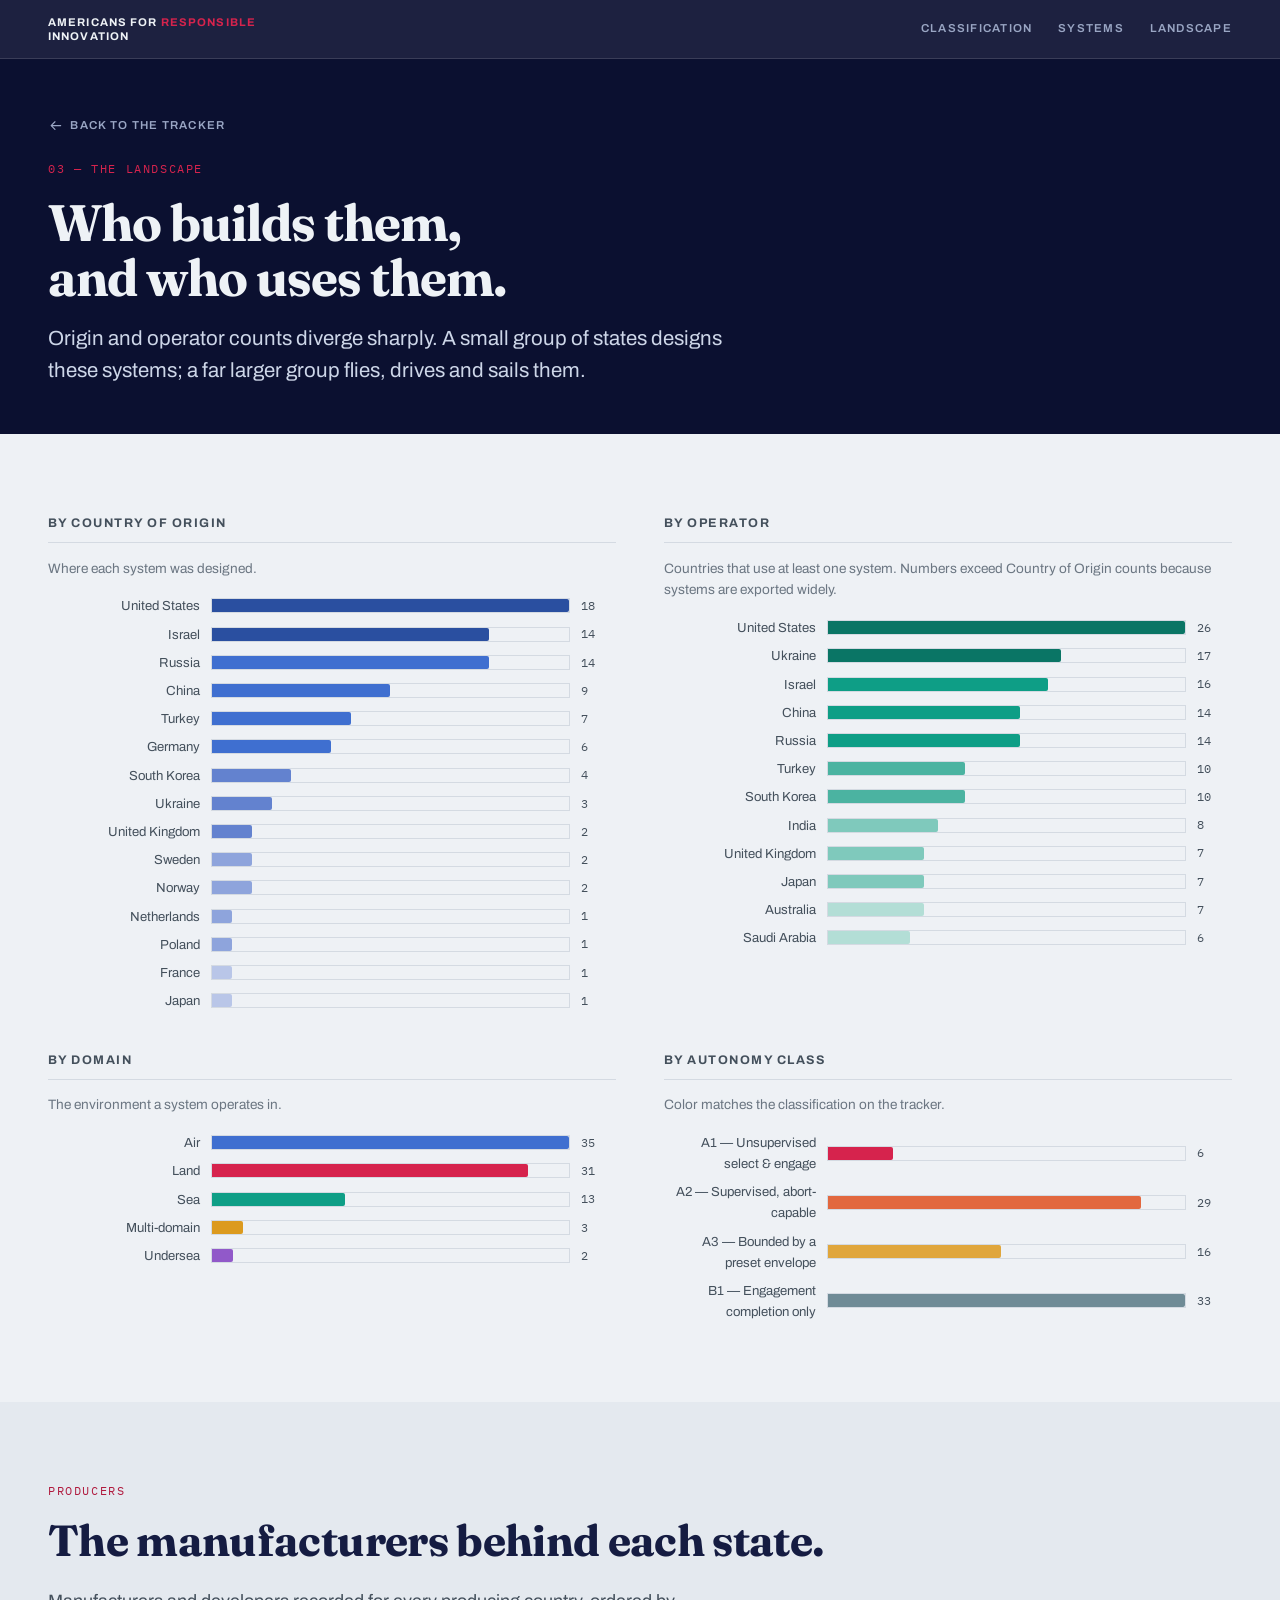
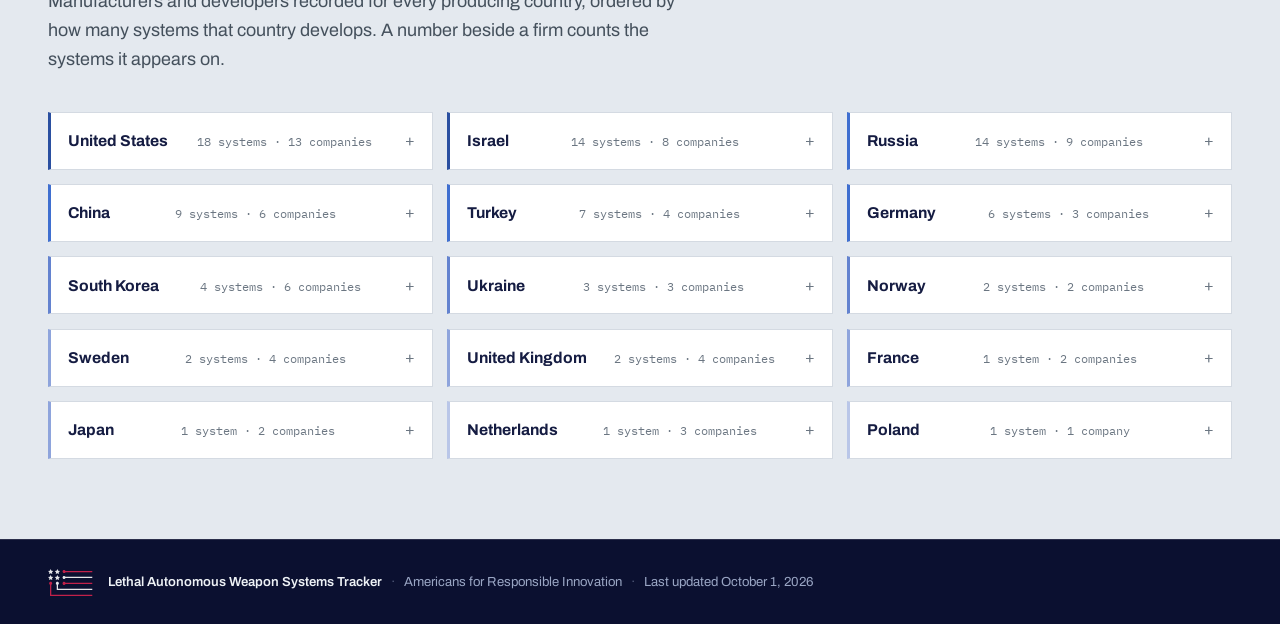
==== landscape.html @ 1376ead0 "Correct the Harpy and Harpy NG photos from ML's Drive folder The regular Harpy card showed a render " ====
<!doctype html>
<html lang="en">
<head>
<meta charset="utf-8">
<meta name="viewport" content="width=device-width, initial-scale=1">
<title>The Landscape — Lethal Autonomous Weapon Systems Tracker</title>
<meta name="description" content="Deployed lethal autonomous weapon systems broken down by country of origin, operator, domain and autonomy class, with the manufacturers behind each producing state.">
<!-- Social share: the card is rendered from tools/social-card.html by tools/build_social.js -->
<meta property="og:type" content="website">
<meta property="og:site_name" content="Lethal Autonomous Weapon Systems Tracker">
<meta property="og:title" content="The Landscape — Lethal Autonomous Weapon Systems Tracker">
<meta property="og:description" content="Deployed lethal autonomous weapon systems broken down by country of origin, operator, domain and autonomy class, with the manufacturers behind each producing state.">
<meta property="og:url" content="https://qar1us.github.io/LAWS-microsite/landscape.html">
<meta property="og:image" content="https://qar1us.github.io/LAWS-microsite/img/social-card.png">
<meta property="og:image:width" content="1200">
<meta property="og:image:height" content="630">
<meta property="og:image:alt" content="The Machines Are Already Choosing Targets — Lethal Autonomous Weapon Systems Tracker, Americans for Responsible Innovation">
<meta name="twitter:card" content="summary_large_image">
<link rel="preconnect" href="https://fonts.googleapis.com">
<link rel="preconnect" href="https://fonts.gstatic.com" crossorigin>
<link href="https://fonts.googleapis.com/css2?family=Fraunces:opsz,wght@9..144,600;9..144,700&family=Archivo:wght@400;500;600;700&family=IBM+Plex+Mono:wght@400;500&display=swap" rel="stylesheet">
<link rel="stylesheet" href="styles.css?v=202610011424">
</head>
<body>

<svg class="svg-defs" aria-hidden="true" focusable="false">
  <defs>
    <symbol id="i-arrow" viewBox="0 0 24 24">
      <path d="M4 12h15M13 6l6 6-6 6" fill="none" stroke="currentColor" stroke-width="1.9" stroke-linecap="round" stroke-linejoin="round"/>
    </symbol>
  </defs>
</svg>

<a class="skip-link" href="#origin">Skip to the breakdowns</a>

<header class="topbar">
  <div class="container topbar-inner">
    <a class="org" href="https://ari.us" target="_blank" rel="noopener">
      Americans for <em>Responsible</em> Innovation
    </a>
    <nav class="topnav" aria-label="Primary">
      <a href="index.html#classification">Classification</a>
      <a href="systems.html">Systems</a>
      <a href="landscape.html" aria-current="page">Landscape</a>
    </nav>
  </div>
</header>

<section class="page-head">
  <div class="container">
    <a class="back-link" href="index.html">
      <svg class="ico" aria-hidden="true"><use href="#i-arrow"/></svg> Back to the tracker
    </a>
    <p class="kicker">03 — The landscape</p>
    <h1>Who builds them,<br>and who uses them.</h1>
    <p class="standfirst">
      Origin and operator counts diverge sharply. A small group of states designs these
      systems; a far larger group flies, drives and sails them.
    </p>
  </div>
</section>

<section id="origin" class="band">
  <div class="container">
    <div class="two-col">
      <div>
        <h3 class="h-sub">By country of origin</h3>
        <p class="sub-note">Where each system was designed.</p>
        <div class="bars" id="bars-origin"></div>
      </div>
      <div>
        <h3 class="h-sub">By operator</h3>
        <p class="sub-note">Countries that use at least one system. Numbers exceed Country of
          Origin counts because systems are exported widely.</p>
        <div class="bars" id="bars-operator"></div>
      </div>
    </div>
    <div class="two-col two-col-b">
      <div>
        <h3 class="h-sub">By domain</h3>
        <p class="sub-note">The environment a system operates in.</p>
        <div class="bars" id="bars-domain"></div>
      </div>
      <div>
        <h3 class="h-sub">By autonomy class</h3>
        <p class="sub-note">Color matches the classification on the tracker.</p>
        <div class="bars" id="bars-tier"></div>
      </div>
    </div>
  </div>
</section>

<section class="band band-alt">
  <div class="container">
    <p class="kicker">Producers</p>
    <h2 class="h-display">The manufacturers behind each state.</h2>
    <p class="lede measure">
      Manufacturers and developers recorded for every producing country, ordered by how many
      systems that country develops. A number beside a firm counts the systems it appears on.
    </p>
    <div class="makers" id="makers"></div>
  </div>
</section>

<footer class="site-footer">
  <div class="container foot-inner">
    <a class="foot-mark" href="https://ari.us" target="_blank" rel="noopener" aria-label="Americans for Responsible Innovation">
      <img src="img/ari-mark.svg" alt="" width="46" height="27">
    </a>
    <p class="foot-line">
      <strong>Lethal Autonomous Weapon Systems Tracker</strong><span class="sep" aria-hidden="true">·</span><span class="org-name">Americans for Responsible Innovation</span><span class="sep" aria-hidden="true">·</span>Last updated <time class="updated" datetime="2026-10-01">October 1, 2026</time>
    </p>
  </div>
</footer>

<script src="script.js?v=202610011424"></script>
</body>
</html>
---- styles.css ----
/* ============================================================
   LAWS Tracker — Lethal Autonomous Weapon Systems
   Brand: ARI. Deep navy + cool paper, crimson signal (#D6234D / #151C42).
   Display serif (Fraunces) · Archivo UI · IBM Plex Mono for data.

   The tracker itself runs dark: it is an instrument, not an essay.
   Photographs are duotoned to navy so that 155 images drawn from ~80
   different sources read as one system rather than a scrapbook.
   ============================================================ */

:root {
  --paper:      #eef1f5;
  --paper-2:    #e4e9ef;
  --ink:        #151c42;
  --ink-2:      #44505c;
  --ink-3:      #6b7682;
  --rule:       #d4dae2;
  --signal:     #d6234d;
  --signal-2:   #b01a3e;
  --slate:      #6f8b96;

  --dark:       #0b1030;
  --dark-2:     #131a44;
  --dark-3:     #1c2557;
  --dark-rule:  rgba(255,255,255,0.13);
  --dark-text:  #eef2f6;
  --dark-mute:  #9aa6c4;

  /* autonomy classes: intensity tracks how far the human recedes */
  --a1: #d6234d;   /* unsupervised */
  --a2: #e2683f;   /* supervised, abort-capable */
  --a3: #e0a63c;   /* bounded envelope */
  --b1: #6f8b96;   /* engagement completion only */

  /* Categorical series colors — validated (light surface): lightness band, chroma
     floor, CVD separation and normal-vision floor all pass. Amber sits under 3:1
     against paper, which is why every bar carries a visible numeric label. */
  --cat-1: #3f6fd0;  --cat-2: #d6234d;  --cat-3: #0e9e86;
  --cat-4: #dc9a1e;  --cat-5: #9159c9;

  /* Sequential ramps for ranked magnitude (one hue, light -> dark). */
  --seq-1: #b9c6e8;  --seq-2: #8ea4dc;  --seq-3: #6382cf;  --seq-4: #3f6fd0;  --seq-5: #2a4fa0;
  --tseq-1: #b3ded6; --tseq-2: #7fc9bc; --tseq-3: #4bb3a1; --tseq-4: #0e9e86; --tseq-5: #0a7565;

  --ui: "Archivo", "Helvetica Neue", Arial, sans-serif;
  --display: "Fraunces", Georgia, "Times New Roman", serif;
  --mono: "IBM Plex Mono", ui-monospace, SFMono-Regular, Menlo, monospace;

  --container: 78rem;
  --measure: 40rem;
}

* { box-sizing: border-box; margin: 0; padding: 0; }
html { -webkit-text-size-adjust: 100%; scroll-behavior: smooth; }
section[id] { scroll-margin-top: 70px; }

body {
  font-family: var(--ui);
  font-size: 1rem;
  line-height: 1.6;
  color: var(--ink);
  background: var(--paper);
  -webkit-font-smoothing: antialiased;
  text-rendering: optimizeLegibility;
}

.svg-defs { position: absolute; width: 0; height: 0; overflow: hidden; }
a { color: inherit; }
::selection { background: var(--signal); color: #fff; }

.skip-link { position: absolute; left: -9999px; }
.skip-link:focus {
  left: 1rem; top: 0.5rem; z-index: 300;
  background: var(--ink); color: #fff; padding: 0.6rem 0.9rem; border-radius: 3px;
}

.container { max-width: var(--container); margin: 0 auto; padding: 0 2rem; }
.measure { max-width: var(--measure); }

.ico { width: 1em; height: 1em; display: inline-block; vertical-align: -0.13em; flex: none; }

:focus-visible { outline: 2px solid var(--signal); outline-offset: 2px; }

/* ---------- topbar ---------- */
.topbar {
  position: sticky; top: 0; z-index: 100;
  background: rgba(11,16,48,0.92);
  backdrop-filter: blur(10px);
  border-bottom: 1px solid var(--dark-rule);
}
.topbar-inner {
  display: flex; align-items: center; justify-content: space-between;
  height: 58px; gap: 1.5rem;
}
.org {
  font-size: 0.7rem; font-weight: 700; letter-spacing: 0.1em;
  text-transform: uppercase; color: var(--dark-text); text-decoration: none;
  line-height: 1.25; max-width: 15rem;
}
.org em { color: var(--signal); font-style: normal; }
.topnav { display: flex; gap: 1.6rem; }
.topnav a {
  font-size: 0.72rem; font-weight: 600; letter-spacing: 0.11em;
  text-transform: uppercase; color: var(--dark-mute); text-decoration: none;
  padding: 0.3rem 0; border-bottom: 2px solid transparent;
}
.topnav a:hover { color: #fff; border-bottom-color: var(--signal); }

/* ---------- hero ---------- */
.hero { position: relative; background: var(--dark); color: var(--dark-text); overflow: hidden; }
.hero-bg { position: absolute; inset: 0; }
.hero-bg::before {
  content: ""; position: absolute; inset: 0;
  background-image:
    repeating-linear-gradient(0deg, rgba(214,35,77,0.07) 0 1px, transparent 1px 34px),
    repeating-linear-gradient(90deg, rgba(214,35,77,0.07) 0 1px, transparent 1px 34px),
    radial-gradient(90% 130% at 86% 0%, rgba(214,35,77,0.28), transparent 58%);
}
.hero-inner { position: relative; padding: 5.5rem 2rem 3.5rem; }
.eyebrow {
  font-size: 0.7rem; font-weight: 700; letter-spacing: 0.16em;
  text-transform: uppercase; color: var(--signal); margin-bottom: 1.4rem;
}
.hero h1 {
  font-family: var(--display); font-weight: 700; font-size: clamp(2.6rem, 6.5vw, 5rem);
  line-height: 1.02; letter-spacing: -0.02em; margin-bottom: 1.6rem;
}
.standfirst {
  font-size: clamp(1.05rem, 1.6vw, 1.3rem); line-height: 1.55;
  max-width: 46rem; color: #cdd6e8;
}
.standfirst strong { color: #fff; font-weight: 700; }

.statbar {
  display: grid; grid-template-columns: repeat(3, 1fr); gap: 1px;
  margin-top: 3.2rem; background: var(--dark-rule);
  border: 1px solid var(--dark-rule);
}
.stat { background: var(--dark); padding: 1.4rem 1.2rem; }
.stat-n {
  display: block; font-family: var(--display); font-weight: 700;
  font-size: clamp(2rem, 4vw, 3.1rem); line-height: 1; color: #fff;
  font-variant-numeric: tabular-nums;
}
.stat-l {
  display: block; margin-top: 0.6rem; font-size: 0.7rem; font-weight: 600;
  letter-spacing: 0.09em; text-transform: uppercase; color: var(--dark-mute); line-height: 1.35;
}

/* ---------- bands ---------- */
.band { padding: 5rem 0; }
.band-alt { background: var(--paper-2); }
.kicker {
  font-family: var(--mono); font-size: 0.72rem; letter-spacing: 0.14em;
  text-transform: uppercase; color: var(--signal-2); margin-bottom: 1rem;
}
.h-display {
  font-family: var(--display); font-weight: 700;
  font-size: clamp(1.8rem, 3.4vw, 2.9rem); line-height: 1.12;
  letter-spacing: -0.015em; margin-bottom: 1.4rem;
}
.h-sub {
  font-family: var(--ui); font-size: 0.78rem; font-weight: 700;
  letter-spacing: 0.12em; text-transform: uppercase; color: var(--ink-2);
  margin: 2rem 0 0.9rem; padding-bottom: 0.5rem; border-bottom: 1px solid var(--rule);
}
.h-sub:first-child { margin-top: 0; }
.lede { font-size: 1.12rem; color: var(--ink-2); margin-bottom: 2.4rem; }
.lede em { font-style: italic; color: var(--ink); }
.sub-note { font-size: 0.85rem; color: var(--ink-3); margin-bottom: 1rem; }
.note {
  margin-top: 2rem; padding: 1.1rem 1.3rem; background: #fff;
  border-left: 3px solid var(--signal); font-size: 0.92rem; color: var(--ink-2);
}
.note .ico { color: var(--signal); margin-right: 0.4rem; }

/* ---------- tier cards ---------- */
.tiers { display: grid; grid-template-columns: repeat(4, 1fr); gap: 1rem; }
.tier {
  background: #fff; border: 1px solid var(--rule); border-top: 4px solid var(--tc);
  padding: 1.3rem 1.2rem 1.4rem;
}
.tier-code {
  font-family: var(--mono); font-size: 1.5rem; font-weight: 500; color: var(--tc); line-height: 1;
}
.tier-n {
  float: right; font-family: var(--display); font-size: 1.9rem; font-weight: 700;
  line-height: 1; color: var(--ink); font-variant-numeric: tabular-nums;
}
.tier-name {
  margin: 0.7rem 0 0.5rem; font-size: 0.92rem; font-weight: 700; line-height: 1.3;
}
.tier-desc { font-size: 0.84rem; color: var(--ink-2); line-height: 1.5; }

/* ---------- explorer (dark instrument) ---------- */
.explorer { background: var(--dark); color: var(--dark-text); padding: 5rem 0; }
.explorer .kicker { color: var(--signal); }
.explorer .h-display { color: #fff; margin-bottom: 2rem; }

.controls { margin-bottom: 2rem; }
.search { position: relative; margin-bottom: 1.2rem; max-width: 34rem; }
.search .ico {
  position: absolute; left: 0.9rem; top: 50%; transform: translateY(-50%);
  color: var(--dark-mute); width: 1.05rem; height: 1.05rem;
}
.search input {
  width: 100%; font-family: var(--ui); font-size: 0.95rem; color: #fff;
  background: var(--dark-2); border: 1px solid var(--dark-rule); border-radius: 3px;
  padding: 0.75rem 0.9rem 0.75rem 2.6rem;
}
.search input::placeholder { color: var(--dark-mute); }
.search input:focus { border-color: var(--signal); outline: none; }

/* One group per row: a bold title in its own column, chips wrapping beside it, so
   the titles read as headings rather than blending into the chips. */
.filters { display: grid; gap: 0.75rem; }
.fgroup { display: grid; grid-template-columns: 7.5rem 1fr; align-items: start; gap: 0.5rem 1rem; }
.fgroup > .flabel {
  font-family: var(--ui); font-size: 0.74rem; font-weight: 700; letter-spacing: 0.12em;
  text-transform: uppercase; color: #fff; padding-top: 0.42rem;
  border-left: 2px solid var(--signal); padding-left: 0.6rem; line-height: 1.2;
}
.fchips { display: flex; flex-wrap: wrap; gap: 0.45rem; }
@media (max-width: 40rem) {
  .fgroup { grid-template-columns: 1fr; gap: 0.45rem; }
  .fgroup > .flabel { padding-top: 0; }
}
.chip {
  font-family: var(--ui); font-size: 0.76rem; font-weight: 600;
  color: var(--dark-mute); background: transparent;
  border: 1px solid var(--dark-rule); border-radius: 100px;
  padding: 0.3rem 0.75rem; cursor: pointer; display: inline-flex; align-items: center; gap: 0.35rem;
}
.chip:hover { color: #fff; border-color: var(--dark-mute); }
.chip[aria-pressed="true"] { background: var(--signal); border-color: var(--signal); color: #fff; }
/* "View all" is the resting state, so its pressed look stays quiet. */
.chip-all[aria-pressed="true"] { background: transparent; border-color: rgba(255,255,255,0.7); color: #fff; }
.chip .ico { width: 0.95rem; height: 0.95rem; }

.resultline {
  display: flex; align-items: center; gap: 1rem; margin-top: 1.4rem;
  padding-top: 1rem; border-top: 1px solid var(--dark-rule);
  font-family: var(--mono); font-size: 0.75rem; color: var(--dark-mute);
}
.reset {
  font-family: var(--ui); font-size: 0.72rem; font-weight: 600; color: var(--signal);
  background: none; border: none; cursor: pointer; text-decoration: underline;
}

/* ---------- system grid ---------- */
.grid {
  display: grid; grid-template-columns: repeat(auto-fill, minmax(15.5rem, 1fr));
  gap: 1.1rem;
}
.card {
  position: relative; text-align: left; cursor: pointer;
  background: var(--dark-2); border: 1px solid var(--dark-rule); border-radius: 4px;
  overflow: hidden; padding: 0; color: inherit; font: inherit;
  transition: border-color 0.15s ease, transform 0.15s ease;
  /* A <button> centres its content vertically, so in a row of mixed-height cards the
     shorter ones pushed their photo down. Pin content to the top. */
  display: flex; flex-direction: column; justify-content: flex-start;
}
.card:hover { border-color: var(--signal); transform: translateY(-2px); }
.card:hover .card-img .ph { transform: scale(1.04); }

.card-img {
  display: block; position: relative; aspect-ratio: 16 / 10;
  overflow: hidden; background: var(--dark-3);
}
.card-img .ph {
  position: relative; display: block; width: 100%; height: 100%;
  object-fit: contain; object-position: center;
  filter: url(#duo); opacity: 0.94;
  transition: transform 0.5s cubic-bezier(0.22,0.61,0.36,1);
}
/* Every photo sits whole and centered; a blurred, duotoned copy of the same image
   fills the rest of the frame so nothing is cropped and no bars show. */
.ph-bg {
  position: absolute; inset: -25%; width: 150%; height: 150%;
  object-fit: cover; pointer-events: none;
  /* Heavy blur and darkening turn the copy into a color wash. At 16px it kept
     readable shapes, and tall photos such as SGR-A1 read as double vision. */
  filter: url(#duo) blur(42px) brightness(0.7); opacity: 0.5;
}
/* Gradient wash: ties every photo back to the palette and keeps the title legible.
   The class tint is kept light and confined to the top-left corner — pushed further
   it swamps the subject, and on these photos the subject is the point. */
.card-img::after {
  content: ""; position: absolute; inset: 0;
  background:
    linear-gradient(180deg, rgba(11,16,48,0) 42%, rgba(11,16,48,0.9) 100%),
    linear-gradient(125deg, var(--tint) 0%, rgba(11,16,48,0) 48%);
}
.card-img.is-empty {
  display: flex; align-items: center; justify-content: center;
  background-image:
    repeating-linear-gradient(0deg, rgba(255,255,255,0.05) 0 1px, transparent 1px 22px),
    repeating-linear-gradient(90deg, rgba(255,255,255,0.05) 0 1px, transparent 1px 22px);
}
.card-img.is-empty .ico { width: 2.2rem; height: 2.2rem; color: var(--dark-mute); opacity: 0.5; }
.card-img.is-empty::after { background: linear-gradient(115deg, var(--tint) 0%, rgba(11,16,48,0) 70%); }

.card-tier {
  position: absolute; left: 0.7rem; top: 0.7rem; z-index: 2;
  font-family: var(--mono); font-size: 0.68rem; font-weight: 500;
  background: var(--tc); color: #fff; padding: 0.15rem 0.45rem; border-radius: 2px;
}
.card-dom {
  position: absolute; right: 0.7rem; top: 0.7rem; z-index: 2;
  color: #fff; opacity: 0.85;
}
.card-dom .ico { width: 1.15rem; height: 1.15rem; }
.card-head { position: absolute; left: 0.85rem; right: 0.85rem; bottom: 0.7rem; z-index: 2; }
.card-name {
  display: block;
  font-size: 0.95rem; font-weight: 700; color: #fff; line-height: 1.25;
  text-shadow: 0 1px 8px rgba(11,16,48,0.85);
}
.card-id {
  display: block; margin-top: 0.2rem; line-height: 1.35;
  font-family: var(--mono); font-size: 0.7rem; color: rgba(255,255,255,0.85);
  text-shadow: 0 1px 6px rgba(11,16,48,0.85);
}
.card-body { display: block; padding: 0.85rem 0.9rem 0.95rem; }
.card-meta {
  display: flex; flex-wrap: wrap; gap: 0.3rem 0.5rem;
  font-size: 0.79rem; color: #b3bdd8;
}
.card-meta .sep { opacity: 0.4; }
.card-flags { display: flex; gap: 0.4rem; margin-top: 0.6rem; flex-wrap: wrap; }
.flag {
  display: inline-flex; align-items: center; gap: 0.28rem;
  font-family: var(--mono); font-size: 0.68rem; letter-spacing: 0.03em;
  padding: 0.16rem 0.45rem; border-radius: 2px;
  border: 1px solid var(--dark-rule); color: #aab4d0;
}
.flag.on { color: #ffd7de; border-color: rgba(214,35,77,0.6); background: rgba(214,35,77,0.15); }
.flag .ico { width: 0.8rem; height: 0.8rem; }

.empty { color: var(--dark-mute); font-family: var(--mono); font-size: 0.85rem; padding: 3rem 0; }

/* ---------- bars ---------- */
.bars { display: flex; flex-direction: column; gap: 0.45rem; }
.bar { display: grid; grid-template-columns: 9.5rem 1fr 2.2rem; align-items: center; gap: 0.7rem; }
.bar-l { font-size: 0.82rem; color: var(--ink-2); text-align: right; }
.bar-track {
  display: block; height: 15px; overflow: hidden;
  background: var(--paper); border: 1px solid var(--rule);
}
/* display:block matters — as an inline span the fill collapses to zero height */
.bar-fill {
  display: block; height: 100%; min-width: 2px;
  background: var(--bc, var(--ink));
  border-radius: 0 2px 2px 0;
}
.bar-n {
  font-family: var(--mono); font-size: 0.76rem; color: var(--ink-2);
  font-variant-numeric: tabular-nums;
}
/* entrance: fills scale out from the left, counts fade in behind them */
.bars--anim .bar-fill { transform: scaleX(0); transform-origin: left center; }
.bars--anim .bar-n { opacity: 0; }
.bars--anim.is-in .bar-fill {
  transform: scaleX(1);
  transition: transform 0.9s cubic-bezier(.2,.7,.2,1) calc(var(--i, 0) * 55ms);
}
.bars--anim.is-in .bar-n {
  opacity: 1;
  transition: opacity 0.4s ease calc(0.45s + var(--i, 0) * 55ms);
}
.bar:hover .bar-fill { filter: brightness(1.12); }
.bar:hover .bar-l { color: var(--ink); }
.two-col { display: grid; grid-template-columns: 1fr 1fr; gap: 2.5rem 3rem; }
.two-col-b { margin-top: 2.5rem; }

.limits { list-style: none; }
.limits li {
  padding: 0.7rem 0 0.7rem 1.1rem; border-bottom: 1px solid var(--rule);
  font-size: 0.92rem; color: var(--ink-2); position: relative;
}
.limits li::before {
  content: ""; position: absolute; left: 0; top: 1.15rem;
  width: 5px; height: 5px; background: var(--signal);
}
.limits strong { color: var(--ink); }

.excluded { margin-top: 3rem; }
.excl-grid { display: grid; grid-template-columns: repeat(auto-fill, minmax(17rem, 1fr)); gap: 0.8rem; }
.excl {
  background: #fff; border: 1px solid var(--rule); padding: 0.8rem 0.9rem; font-size: 0.84rem;
}
.excl b { display: block; font-size: 0.88rem; }
.excl .cat {
  font-family: var(--mono); font-size: 0.64rem; letter-spacing: 0.08em;
  text-transform: uppercase; color: var(--slate); margin: 0.2rem 0 0.4rem;
}
.excl p { color: var(--ink-2); line-height: 1.45; }

/* ---------- footer ---------- */
.site-footer {
  background: var(--dark); color: var(--dark-mute); padding: 1.8rem 0; font-size: 0.82rem;
  border-top: 1px solid var(--dark-rule);
}
.foot-inner { display: flex; align-items: center; gap: 0.9rem; }
.foot-mark { display: block; flex: none; line-height: 0; opacity: 0.9; transition: opacity 0.2s ease; }
.foot-mark:hover { opacity: 1; }
.foot-mark img { width: 46px; height: auto; display: block; }
.foot-line { line-height: 1.5; }
.foot-line strong { color: var(--dark-text); font-weight: 600; }
.foot-line .sep { margin: 0 0.55rem; opacity: 0.5; }
@media (max-width: 40rem) {
  .foot-inner { align-items: flex-start; }
  .foot-line .sep { display: none; }
  .foot-line strong, .foot-line .org-name { display: block; }
}

/* ---------- drawer ---------- */
.drawer { position: fixed; inset: 0; z-index: 200; }
.drawer-scrim { position: absolute; inset: 0; background: rgba(6,9,26,0.72); backdrop-filter: blur(3px); }
.drawer-panel {
  position: absolute; top: 0; right: 0; bottom: 0; width: min(46rem, 100%);
  background: var(--paper); overflow-y: auto;
  box-shadow: -20px 0 60px rgba(6,9,26,0.4);
  animation: slidein 0.22s cubic-bezier(0.22,0.61,0.36,1);
}
@keyframes slidein { from { transform: translateX(100%); } to { transform: none; } }
.drawer-close {
  position: absolute; right: 1rem; top: 1rem; z-index: 3;
  width: 2.2rem; height: 2.2rem; border-radius: 50%;
  background: rgba(11,16,48,0.55); color: #fff; border: none; cursor: pointer;
  display: grid; place-items: center;
}
.drawer-close:hover { background: var(--signal); }

.d-hero { position: relative; aspect-ratio: 21 / 9; overflow: hidden; background: var(--dark-2); }
.d-hero .ph {
  position: relative; display: block; width: 100%; height: 100%;
  object-fit: contain; object-position: center; filter: url(#duo); opacity: 0.9;
}
.d-hero::after {
  content: ""; position: absolute; inset: 0;
  background:
    linear-gradient(180deg, rgba(11,16,48,0.15) 40%, rgba(11,16,48,0.92) 100%),
    linear-gradient(115deg, var(--tint) 0%, rgba(11,16,48,0) 60%);
}
.d-hero.is-empty {
  background-image:
    repeating-linear-gradient(0deg, rgba(255,255,255,0.05) 0 1px, transparent 1px 26px),
    repeating-linear-gradient(90deg, rgba(255,255,255,0.05) 0 1px, transparent 1px 26px);
}
.d-head { position: absolute; left: 1.6rem; right: 1.6rem; bottom: 1.1rem; z-index: 2; color: #fff; }
.d-head h2 {
  font-family: var(--display); font-weight: 700; font-size: clamp(1.5rem, 3.4vw, 2.1rem);
  line-height: 1.1; letter-spacing: -0.01em;
}
.d-id { font-family: var(--mono); font-size: 0.74rem; color: rgba(255,255,255,0.8); margin-top: 0.3rem; }
.d-badges { position: absolute; left: 1.6rem; top: 1.2rem; z-index: 2; display: flex; gap: 0.4rem; }
.d-badge {
  font-family: var(--mono); font-size: 0.7rem; color: #fff;
  background: var(--tc); padding: 0.2rem 0.5rem; border-radius: 2px;
}
.d-badge.alt { background: rgba(11,16,48,0.7); }

.d-body { padding: 1.6rem; }
.d-tier {
  padding: 0.9rem 1rem; background: #fff; border-left: 3px solid var(--tc);
  font-size: 0.9rem; color: var(--ink-2); margin-bottom: 1.6rem;
}
.d-tier b { color: var(--ink); }

.dl { display: grid; grid-template-columns: 10rem 1fr; gap: 0.55rem 1rem; font-size: 0.9rem; }
.dl dt {
  font-family: var(--mono); font-size: 0.68rem; letter-spacing: 0.08em;
  text-transform: uppercase; color: var(--ink-3); padding-top: 0.15rem;
}
.dl dd { color: var(--ink-2); }

.pills { display: flex; flex-wrap: wrap; gap: 0.35rem; }
.pill {
  font-size: 0.74rem; font-weight: 600; background: var(--paper-2);
  border: 1px solid var(--rule); border-radius: 100px; padding: 0.15rem 0.6rem; color: var(--ink-2);
}

/* autonomy function matrix */
.fmatrix { display: flex; flex-direction: column; gap: 2px; }
.frow { display: grid; grid-template-columns: 13rem 1fr; align-items: center; gap: 0.7rem; }
.frow-l { font-size: 0.78rem; color: var(--ink-2); text-align: right; }
.frow-v {
  font-family: var(--mono); font-size: 0.66rem; letter-spacing: 0.04em;
  padding: 0.22rem 0.5rem; color: #fff; border-radius: 2px;
}
.lv-auto  { background: var(--a1); }
.lv-on    { background: var(--a2); }
.lv-in    { background: var(--slate); }
.lv-none  { background: var(--paper-2); color: var(--ink-3); }
.lv-unk   { background: repeating-linear-gradient(45deg,#c8cdd6 0 4px,#d8dce3 4px 8px); color: var(--ink-2); }

.gallery { display: grid; grid-template-columns: repeat(auto-fill, minmax(9rem, 1fr)); gap: 0.6rem; }
.gitem { position: relative; }
.gframe {
  position: relative; display: block; width: 100%; aspect-ratio: 4/3; overflow: hidden; padding: 0;
  border: 1px solid var(--rule); background: var(--dark-2); cursor: zoom-in;
}
.gframe:hover { border-color: var(--signal); }
.gframe .ph-bg { filter: blur(30px) brightness(0.75); opacity: 0.5; }   /* gallery photos stay in color */
.gframe .ph { position: relative; display: block; width: 100%; height: 100%; object-fit: contain; object-position: center; }
.gcred {
  display: block; margin-top: 0.3rem; font-family: var(--mono);
  font-size: 0.62rem; color: var(--ink-3); word-break: break-word;
}
.gcred a { color: var(--slate); }


/* ---------- responsive ---------- */
@media (max-width: 62rem) {
  .tiers { grid-template-columns: repeat(2, 1fr); }
  .two-col { grid-template-columns: 1fr; }
  .dl { grid-template-columns: 8rem 1fr; }
  .frow { grid-template-columns: 9rem 1fr; }
}
@media (max-width: 40rem) {
  .container { padding: 0 1.2rem; }
  .hero-inner { padding: 3.5rem 1.2rem 2.5rem; }
  /* keep navigation on phones, just tighter */
  .topbar-inner { gap: 0.8rem; }
  .org { font-size: 0.62rem; max-width: 9.5rem; }
  .topnav { gap: 0.9rem; }
  .topnav a { font-size: 0.62rem; letter-spacing: 0.08em; }
  .statbar { grid-template-columns: 1fr; }
  .tiers { grid-template-columns: 1fr; }
  .band, .explorer { padding: 3.5rem 0; }
  .grid { grid-template-columns: 1fr 1fr; gap: 0.7rem; }
  .bar { grid-template-columns: 7rem 1fr 2rem; }
  .dl { grid-template-columns: 1fr; gap: 0.15rem 0; }
  .dl dd { margin-bottom: 0.6rem; }
  .frow { grid-template-columns: 1fr; gap: 0.15rem; }
  .frow-l { text-align: left; }
  .frow-v { justify-self: start; }
  .drawer-panel { width: 100%; }
}

@media (prefers-reduced-motion: reduce) {
  * { animation-duration: 0.01ms !important; transition-duration: 0.01ms !important; }
  html { scroll-behavior: auto; }
}

/* ---------- B1 hover note ---------- */
.tip { position: relative; display: inline-block; margin-left: 0.4rem; }
.tip-btn {
  background: none; border: none; padding: 0; cursor: help; line-height: 1;
  color: var(--ink-3); vertical-align: 0.05em;
}
.tip-btn .ico { width: 1rem; height: 1rem; }
.tip-btn:hover, .tip:focus-within .tip-btn { color: var(--tc); }
.tip-pop {
  position: absolute; left: 50%; bottom: calc(100% + 0.6rem);
  transform: translateX(-50%) translateY(4px);
  width: min(22rem, 68vw); z-index: 60;
  background: var(--ink); color: #e8ecf6;
  font-family: var(--ui); font-size: 0.82rem; font-weight: 400;
  line-height: 1.5; letter-spacing: 0; text-transform: none;
  padding: 0.8rem 0.95rem; border-radius: 4px;
  box-shadow: 0 12px 32px rgba(11,16,48,0.32);
  opacity: 0; visibility: hidden; pointer-events: none;
  transition: opacity 0.15s ease, transform 0.15s ease;
}
.tip-pop::after {
  content: ""; position: absolute; left: 50%; top: 100%;
  margin-left: -6px; border: 6px solid transparent; border-top-color: var(--ink);
}
.tip:hover .tip-pop, .tip:focus-within .tip-pop {
  opacity: 1; visibility: visible; transform: translateX(-50%) translateY(0);
}

/* ---------- landscape call-to-action ---------- */
.landscape-cta .lede { margin-bottom: 1.8rem; }
.cta {
  display: inline-flex; align-items: center; gap: 0.5rem;
  font-size: 0.82rem; font-weight: 700; letter-spacing: 0.09em; text-transform: uppercase;
  color: #fff; background: var(--ink); text-decoration: none;
  padding: 0.75rem 1.2rem; border-radius: 3px;
  transition: background 0.15s ease, gap 0.15s ease;
}
.cta:hover { background: var(--signal); gap: 0.8rem; }
.cta .ico { width: 1.05rem; height: 1.05rem; }

/* ---------- landscape page ---------- */
.page-head { background: var(--dark); color: var(--dark-text); padding: 3.5rem 0 3rem; }
.page-head .kicker { color: var(--signal); }
.page-head h1 {
  font-family: var(--display); font-weight: 700;
  font-size: clamp(2rem, 4.4vw, 3.2rem); line-height: 1.08; letter-spacing: -0.02em;
  margin-bottom: 1.1rem;
}
.page-head .standfirst { color: #cdd6e8; max-width: 44rem; }
.back-link {
  display: inline-flex; align-items: center; gap: 0.45rem; margin-bottom: 1.6rem;
  font-size: 0.72rem; font-weight: 600; letter-spacing: 0.11em; text-transform: uppercase;
  color: var(--dark-mute); text-decoration: none;
}
.back-link:hover { color: #fff; }
.back-link .ico { width: 0.95rem; height: 0.95rem; transform: rotate(180deg); }

.chart-note {
  font-size: 0.82rem; color: var(--ink-3); margin-top: 0.9rem; padding-top: 0.7rem;
  border-top: 1px solid var(--rule);
}

/* manufacturers by country */
.makers { display: grid; grid-template-columns: repeat(auto-fill, minmax(19rem, 1fr)); gap: 0.9rem; }
.maker {
  background: #fff; border: 1px solid var(--rule); border-left: 3px solid var(--mc, var(--ink));
  padding: 0.95rem 1.05rem;
}
.maker-head {
  display: flex; align-items: baseline; justify-content: space-between; gap: 0.7rem;
  cursor: pointer; list-style: none;
}
.maker-head::-webkit-details-marker { display: none; }
.maker-head::after {
  content: "+"; font-family: var(--mono); color: var(--ink-3); margin-left: 0.2rem;
}
.maker[open] .maker-head { margin-bottom: 0.7rem; }
.maker[open] .maker-head::after { content: "−"; }
.maker-head:hover .maker-country { color: var(--signal-2); }
.makers { align-items: start; }
.maker-country { font-size: 0.98rem; font-weight: 700; }
.maker-n {
  font-family: var(--mono); font-size: 0.72rem; color: var(--ink-3);
  white-space: nowrap; font-variant-numeric: tabular-nums;
}
.maker-list { list-style: none; display: flex; flex-wrap: wrap; gap: 0.3rem; }
.maker-list li {
  font-size: 0.76rem; color: var(--ink-2);
  background: var(--paper); border: 1px solid var(--rule); border-radius: 100px;
  padding: 0.12rem 0.55rem;
}
.maker-list li .c {
  font-family: var(--mono); font-size: 0.68rem; color: var(--ink-3); margin-left: 0.25rem;
}

/* ---------- conflict evidence callout ---------- */
.evidence {
  margin: 0 0 1.6rem; padding: 1rem 1.15rem;
  background: #fff; border: 1px solid var(--rule); border-left: 3px solid var(--signal);
}
.evidence-h {
  display: flex; align-items: center; gap: 0.45rem; margin-bottom: 0.5rem;
  font-family: var(--mono); font-size: 0.7rem; letter-spacing: 0.11em;
  text-transform: uppercase; color: var(--signal-2);
}
.evidence-h .ico { width: 1rem; height: 1rem; }
.evidence-b { font-size: 0.93rem; color: var(--ink); line-height: 1.55; }
.evidence-dl { margin-top: 0.8rem; padding-top: 0.7rem; border-top: 1px solid var(--rule); }

/* ---------- evidence of use (Aug 2026 dataset) ---------- */
/* Only corroborated combat carries the signal color. Uncorroborated reports keep
   the combat glyph in a muted register; deployed and tested read as record notes. */
.flag.reported { color: #d9c3c9; border-color: rgba(214,35,77,0.3); border-style: dashed; }
.evidence.is-reported { border-left-style: dashed; border-left-color: rgba(214,35,77,0.55); }
.evidence.is-reported .evidence-h { color: var(--ink-2); }
.evidence.is-deployed,
.evidence.is-tested,
.evidence.is-other { border-left-color: var(--slate); }
.evidence.is-deployed .evidence-h,
.evidence.is-tested .evidence-h,
.evidence.is-other .evidence-h { color: var(--ink-3); }
.evidence-src a { color: var(--slate); }
.evidence-src .sep { color: var(--ink-3); }
.d-desc { font-size: 1rem; line-height: 1.6; color: var(--ink); margin-bottom: 1.4rem; }

/* Text for screen readers only. */
.sr-only {
  position: absolute; width: 1px; height: 1px; padding: 0; margin: -1px;
  overflow: hidden; clip: rect(0 0 0 0); white-space: nowrap; border: 0;
}

/* ---------- globe hero ---------- */
.hero--alt .hero-inner {
  display: grid; grid-template-columns: minmax(0, 1.1fr) minmax(0, 0.9fr);
  column-gap: 3rem; align-items: center;
}
/* Spacer rows above and below the copy absorb the visual's height, so the copy
   stays together and vertically centered against it. */
.hero--alt .hero-inner { grid-template-rows: 1fr auto auto auto 1fr auto; }
.hero--alt .eyebrow { grid-column: 1; grid-row: 2; }
.hero--alt h1 { grid-column: 1; grid-row: 3; font-size: clamp(2.2rem, 3.7vw, 3.4rem); }
.hero--alt .standfirst { grid-column: 1; grid-row: 4; }
.hero--alt .hero-viz { grid-column: 2; grid-row: 1 / 6; }
.hero--alt .statbar { grid-column: 1 / -1; grid-row: 6; }

.globe { display: block; width: 100%; max-width: 34rem; aspect-ratio: 1; margin: -1.5rem auto -1rem; }

.review-switch {
  position: fixed; left: 1rem; bottom: 1rem; z-index: 60; display: grid; gap: 0.25rem;
  padding: 0.35rem; border-radius: 12px;
  background: rgba(11,16,48,0.94); border: 1px solid var(--dark-rule);
  font-family: var(--mono); font-size: 0.68rem; box-shadow: 0 6px 24px rgba(0,0,0,0.35);
}
.rs-row { display: flex; align-items: center; gap: 0.15rem; }
.rs-row span {
  width: 4.6rem; color: var(--dark-mute); padding: 0 0.5rem;
  text-transform: uppercase; letter-spacing: 0.1em;
}
.rs-row a { color: #fff; text-decoration: none; padding: 0.3rem 0.65rem; border-radius: 100px; }
.rs-row a[aria-current] { background: var(--signal); }

@media (max-width: 62rem) {
  .hero--alt .hero-inner { grid-template-columns: 1fr; grid-template-rows: none; }
  .hero--alt .hero-inner > * { grid-row: auto; }
  .hero--alt .hero-viz { grid-column: 1; margin-top: 2rem; order: 1; }
  .hero--alt .statbar { order: 2; }
  .globe { max-width: 22rem; margin: 0 auto; }
}


/* ---------- section 02, compact homepage options (review: ?systems=map | grid) ---------- */
.explorer--compact .s2-lede { color: var(--dark-mute); margin-bottom: 2.2rem; }
.cta-dark { margin-top: 2.6rem; background: var(--signal); }
.cta-dark:hover { background: var(--signal-2); }

/* small system tile shared by both options */
.minis { display: grid; gap: 0.5rem; margin: 1.1rem 0 1rem; }
.mini {
  display: grid; grid-template-columns: 4.2rem 1fr; gap: 0.75rem; align-items: center;
  height: 4.2rem;   /* fixed, so a two-line name never pushes the stack down */
  padding: 0.4rem; text-align: left; color: inherit; font: inherit; cursor: pointer;
  background: var(--dark-2); border: 1px solid var(--dark-rule); border-radius: 4px;
  position: relative; overflow: hidden;
  transition: border-color 0.2s ease, transform 0.25s cubic-bezier(.2,.7,.2,1), box-shadow 0.25s ease, background 0.2s ease;
}
/* a thin class-coloured edge that grows in on hover */
.mini::before {
  content: ""; position: absolute; left: 0; top: 0; bottom: 0; width: 3px;
  background: var(--tc); transform: scaleY(0); transform-origin: top;
  transition: transform 0.25s ease;
}
.mini:hover, .mini:focus-visible {
  border-color: var(--tc); background: var(--dark-3);
  transform: translateX(4px); box-shadow: 0 8px 22px rgba(0,0,0,0.35);
}
.mini:hover::before, .mini:focus-visible::before { transform: scaleY(1); }
.mini-img img { transition: transform 0.4s ease; }
.mini:hover .mini-img img { transform: scale(1.08); }
.mini-img {
  display: block; aspect-ratio: 4 / 3; overflow: hidden; border-radius: 2px;
  background: var(--dark-3) linear-gradient(135deg, var(--tc), transparent 70%);
}
.mini-img { position: relative; }
.mini-img .ph {
  position: relative; display: block; width: 100%; height: 100%;
  object-fit: contain; object-position: center; filter: url(#duo);
}
.mini-t { display: grid; gap: 0.15rem; min-width: 0; }
.mini-name {
  font-weight: 600; font-size: 0.86rem; color: #fff; line-height: 1.25;
  display: -webkit-box; -webkit-line-clamp: 2; -webkit-box-orient: vertical; overflow: hidden;
}
.mini-meta { font-size: 0.74rem; color: var(--dark-mute); }
.mini-meta b { font-family: var(--mono); font-weight: 500; color: var(--tc); margin-right: 0.2rem; }
.rg-all {
  display: inline-flex; align-items: center; gap: 0.4rem; color: #fff; text-decoration: none;
  font-size: 0.78rem; font-weight: 600; letter-spacing: 0.06em; text-transform: uppercase;
  border-bottom: 1px solid var(--signal); padding-bottom: 0.15rem;
}
.rg-all:hover { color: var(--signal); }
.rg-all .ico { width: 0.95rem; height: 0.95rem; }

/* A — map and region timeline */
.rg { display: grid; grid-template-columns: minmax(0, 1.55fr) minmax(0, 1fr); gap: 2.4rem; align-items: start; }
.rg-map canvas { display: block; width: 100%; }
.rg-kicker {
  font-family: var(--mono); font-size: 0.68rem; letter-spacing: 0.14em;
  text-transform: uppercase; color: var(--signal);
}
.rg-name {
  font-family: var(--display); font-size: clamp(1.7rem, 3vw, 2.4rem); line-height: 1.1; margin: 0.2rem 0 0.6rem;
  white-space: nowrap; overflow: hidden; text-overflow: ellipsis;
}
.rg-stat { font-size: 0.95rem; color: var(--dark-text); }
.rg-stat b { font-family: var(--display); font-size: 1.5rem; margin-right: 0.2rem; }
.rg-stat .sep { margin: 0 0.6rem; color: var(--dark-mute); }
/* Always two lines tall, whether a region lists two countries or twenty-five,
   so the system tiles start at the same height for every region. */
.rg-countries {
  font-size: 0.84rem; color: var(--dark-mute); margin-top: 0.35rem; line-height: 1.5;
  height: 3em; display: -webkit-box; -webkit-line-clamp: 2; -webkit-box-orient: vertical; overflow: hidden;
}

/* Region change: the heading block fades up, then the tiles follow one by one. */
.rg-panel.is-in > * { animation: rg-rise 0.5s cubic-bezier(.2,.7,.2,1) backwards; }
.rg-panel.is-in > .rg-name { animation-delay: 0.04s; }
.rg-panel.is-in > .rg-stat { animation-delay: 0.08s; }
.rg-panel.is-in > .rg-countries { animation-delay: 0.12s; }
.rg-panel.is-in > .minis { animation: none; }
.rg-panel.is-in .mini { animation: rg-slide 0.55s cubic-bezier(.2,.7,.2,1) backwards; animation-delay: calc(0.18s + var(--i, 0) * 0.09s); }
.rg-panel.is-in > .rg-all { animation-delay: 0.45s; }
@keyframes rg-rise { from { opacity: 0; transform: translateY(10px); } to { opacity: 1; transform: none; } }
@keyframes rg-slide { from { opacity: 0; transform: translateX(18px); } to { opacity: 1; transform: none; } }

.tl {
  display: grid; grid-template-columns: auto 1fr auto auto; align-items: center; gap: 0.6rem;
  margin-top: 1.8rem; padding-top: 1.2rem; border-top: 1px solid var(--dark-rule);
}
.tl-stops { list-style: none; display: grid; grid-template-columns: repeat(7, 1fr); gap: 0.35rem; margin: 0; padding: 0; }
.tl-stop {
  width: 100%; display: grid; grid-template-columns: 1fr auto; gap: 0.1rem 0.4rem; text-align: left;
  padding: 0.45rem 0.5rem 0.55rem; background: none; border: 0; color: var(--dark-mute); font: inherit; cursor: pointer;
  border-radius: 3px;
}
.tl-stop:hover { color: #fff; background: rgba(255,255,255,0.04); }
.tl-stop[aria-current="true"] { color: #fff; }
.tl-name { font-size: 0.78rem; font-weight: 600; white-space: nowrap; overflow: hidden; text-overflow: ellipsis; }
.tl-n { font-family: var(--mono); font-size: 0.7rem; }
.tl-bar { grid-column: 1 / -1; height: 2px; background: var(--dark-rule); margin-top: 0.35rem; position: relative; }
.tl-bar span { position: absolute; inset: 0 auto 0 0; width: 0; background: var(--signal); }
.tl-btn, .tl-play {
  width: 2.2rem; height: 2.2rem; display: grid; place-items: center; cursor: pointer;
  background: none; border: 1px solid var(--dark-rule); border-radius: 50%; color: #fff;
}
.tl-btn:hover, .tl-play:hover { border-color: var(--signal); }
.tl-btn .ico { width: 1rem; height: 1rem; }
.tl-btn[data-step="-1"] .ico { transform: rotate(180deg); }
.i-pause { width: 0.6rem; height: 0.7rem; border-left: 3px solid #fff; border-right: 3px solid #fff; }
.i-play { width: 0; height: 0; border-left: 0.6rem solid #fff; border-top: 0.38rem solid transparent; border-bottom: 0.38rem solid transparent; margin-left: 0.15rem; }

/* B — grid preview: the last row fades out under the expand button */
.pv { position: relative; }
.pv-grid { max-height: 58rem; overflow: hidden; }
.pv-fade {
  position: absolute; left: 0; right: 0; bottom: 0; height: 15rem;
  display: flex; align-items: flex-end; justify-content: center; padding-bottom: 1.4rem;
  background: linear-gradient(180deg, rgba(11,16,48,0) 0%, rgba(11,16,48,0.85) 45%, var(--dark) 78%);
}
.pv-fade .cta-dark { margin-top: 0; }

@media (max-width: 62rem) {
  .rg { grid-template-columns: 1fr; gap: 1.4rem; }
  .tl-stops { grid-template-columns: repeat(4, 1fr); }
}
@media (max-width: 40rem) {
  .tl { grid-template-columns: auto 1fr auto; }
  .tl-stops { grid-column: 1 / -1; grid-row: 2; grid-template-columns: repeat(2, 1fr); }
  .tl-play { grid-column: 3; grid-row: 1; justify-self: end; }
  .tl-btn[data-step="1"] { grid-column: 2; grid-row: 1; justify-self: end; }
  .review-switch { left: 0.5rem; right: 0.5rem; bottom: 0.5rem; }
}


/* ---------- system panel, V3 order ---------- */
.d-body .h-first { margin-top: 0; }
.fmatrix { display: grid; grid-template-columns: 1fr 1fr; gap: 3px 1.4rem; }
.fmatrix .frow { grid-template-columns: minmax(0, 1fr) auto; }
.fmatrix .frow-l { text-align: left; }
.more { margin-top: 0.9rem; }
.more summary {
  cursor: pointer; display: inline-block; font-family: var(--mono); font-size: 0.7rem;
  letter-spacing: 0.1em; text-transform: uppercase; color: var(--slate);
  border-bottom: 1px solid currentColor; padding-bottom: 0.1rem; margin-bottom: 0.8rem;
}
.more summary:hover { color: var(--signal-2); }
@media (max-width: 40rem) { .fmatrix { grid-template-columns: 1fr; } }

/* systems.html: the page head already supplies the top spacing */
.page-head + .explorer { padding-top: 0.5rem; }


/* ---------- sources, one run of links ---------- */
.srcrun { font-size: 0.84rem; line-height: 1.75; }
.srcrun a { color: var(--slate); }
.srcrun a:hover { color: var(--signal-2); }
.srcrun .sep { color: var(--ink-3); }

/* ---------- lightbox ---------- */
.lb { position: fixed; inset: 0; z-index: 250; display: grid; place-items: center; }   /* above the drawer (200) */
.lb[hidden] { display: none; }
.lb-scrim { position: absolute; inset: 0; background: rgba(6,9,26,0.92); cursor: zoom-out; }
.lb-fig { position: relative; margin: 0; max-width: min(92vw, 90rem); display: grid; gap: 0.7rem; justify-items: center; }
.lb-img { display: block; max-width: 100%; max-height: 80vh; object-fit: contain; box-shadow: 0 20px 60px rgba(0,0,0,0.5); }
.lb-cap {
  display: flex; flex-wrap: wrap; gap: 0.4rem 1rem; justify-content: center; align-items: baseline;
  color: var(--dark-text); font-size: 0.85rem;
}
.lb-cap .lb-n { font-family: var(--mono); font-size: 0.72rem; color: var(--dark-mute); }
.lb-cap a { font-family: var(--mono); font-size: 0.72rem; color: var(--dark-mute); }
.lb-cap a:hover { color: #fff; }
.lb-btn {
  position: absolute; width: 2.8rem; height: 2.8rem; border-radius: 50%; display: grid; place-items: center;
  background: rgba(19,26,68,0.85); border: 1px solid var(--dark-rule); color: #fff; cursor: pointer;
}
.lb-btn:hover { background: var(--signal); border-color: var(--signal); }
.lb-btn .ico { width: 1.15rem; height: 1.15rem; }
.lb-close { top: 1rem; right: 1rem; }
.lb-prev { left: 1rem; top: 50%; transform: translateY(-50%); }
.lb-prev .ico { transform: rotate(180deg); }
.lb-next { right: 1rem; top: 50%; transform: translateY(-50%); }
.lb.is-single .lb-prev, .lb.is-single .lb-next { display: none; }
@media (max-width: 40rem) {
  .lb-prev, .lb-next { top: auto; bottom: 1rem; transform: none; }
}


/* "Used by …" on cards: one line, the +N count never trimmed. */
.card-id { display: flex; min-width: 0; white-space: nowrap; }
.card-id .uses { overflow: hidden; text-overflow: ellipsis; min-width: 0; }
.card-id .uses-n { flex-shrink: 0; margin-left: 0.3em; }
/* Phones: one card per row. At two columns the photo is ~105px tall and a two-line
   name plus "Used by" runs into the class badge. */
@media (max-width: 30rem) {
  .grid { grid-template-columns: 1fr; }
}
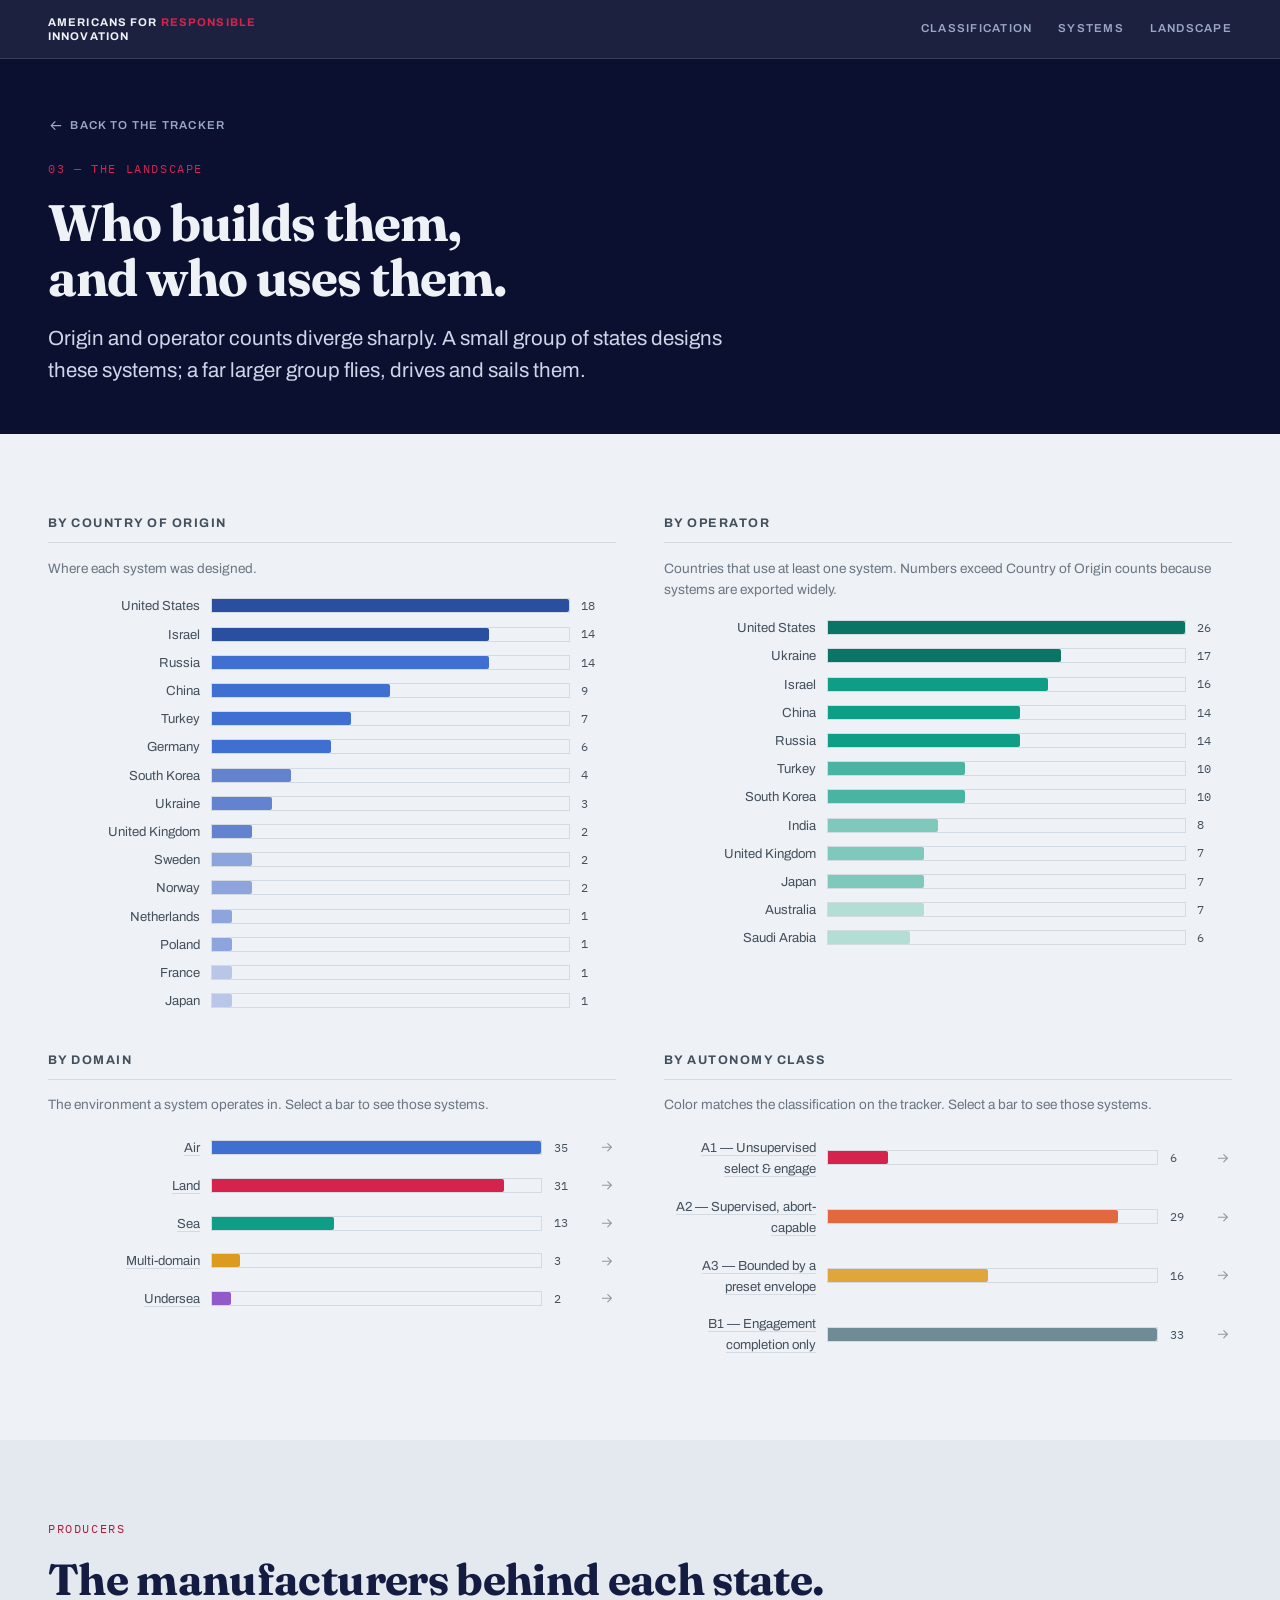
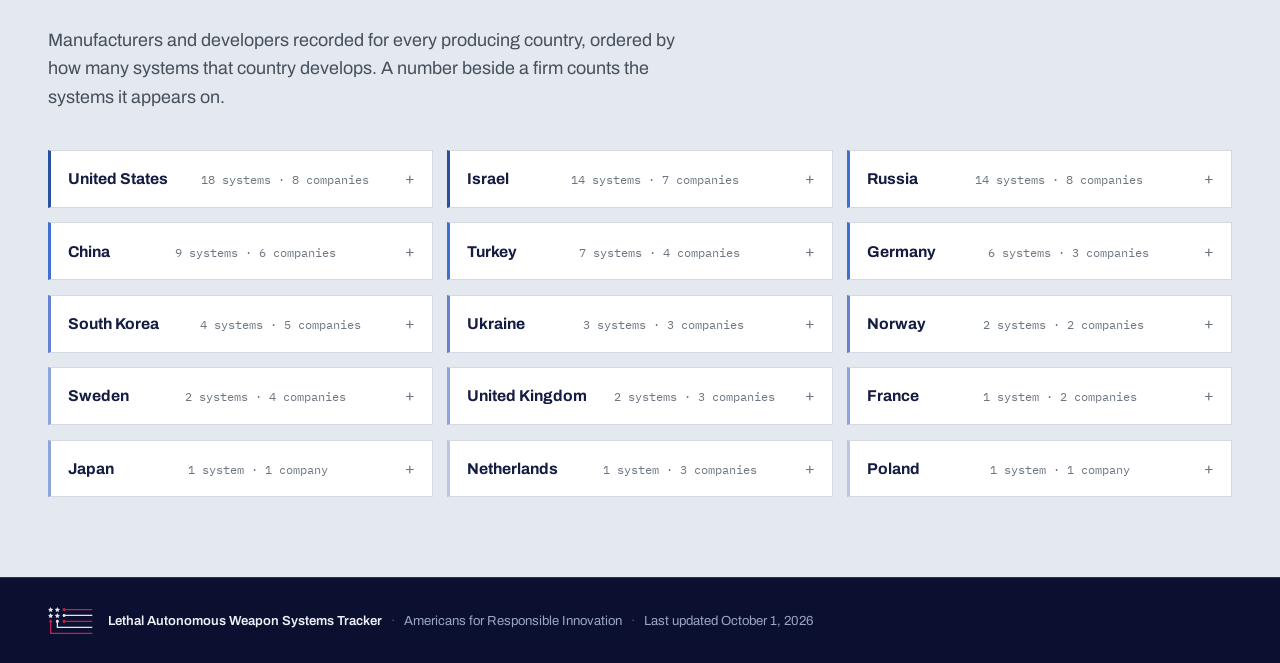
==== commit 692e71e5: "Landscape: clickable domain and autonomy bars; drop government entities from manufacturers Domain an" ====
--- a/landscape.html
+++ b/landscape.html
@@ -19,7 +19,7 @@
 <link rel="preconnect" href="https://fonts.googleapis.com">
 <link rel="preconnect" href="https://fonts.gstatic.com" crossorigin>
 <link href="https://fonts.googleapis.com/css2?family=Fraunces:opsz,wght@9..144,600;9..144,700&family=Archivo:wght@400;500;600;700&family=IBM+Plex+Mono:wght@400;500&display=swap" rel="stylesheet">
-<link rel="stylesheet" href="styles.css?v=202610011424">
+<link rel="stylesheet" href="styles.css?v=202610051200">
 </head>
 <body>
 
@@ -78,12 +78,12 @@
     <div class="two-col two-col-b">
       <div>
         <h3 class="h-sub">By domain</h3>
-        <p class="sub-note">The environment a system operates in.</p>
+        <p class="sub-note">The environment a system operates in. Select a bar to see those systems.</p>
         <div class="bars" id="bars-domain"></div>
       </div>
       <div>
         <h3 class="h-sub">By autonomy class</h3>
-        <p class="sub-note">Color matches the classification on the tracker.</p>
+        <p class="sub-note">Color matches the classification on the tracker. Select a bar to see those systems.</p>
         <div class="bars" id="bars-tier"></div>
       </div>
     </div>
@@ -113,6 +113,6 @@
   </div>
 </footer>
 
-<script src="script.js?v=202610011424"></script>
+<script src="script.js?v=202610051200"></script>
 </body>
 </html>
--- a/styles.css
+++ b/styles.css
@@ -371,6 +371,20 @@
 }
 .bar:hover .bar-fill { filter: brightness(1.12); }
 .bar:hover .bar-l { color: var(--ink); }
+/* Linked bars open the tracker pre-filtered: a fourth column carries an arrow, and
+   the whole row lifts on hover/focus so it reads as a control, not a static chart. */
+.bar--link {
+  grid-template-columns: 9.5rem 1fr 2.2rem 1rem;
+  margin: 0 -0.5rem; padding: 0.3rem 0.5rem;
+  color: inherit; text-decoration: none; border-radius: 4px; cursor: pointer;
+  transition: background-color 0.15s ease;
+}
+.bar--link .bar-l { text-decoration: underline; text-decoration-color: var(--rule); text-underline-offset: 3px; }
+.bar-go { width: 0.9rem; height: 0.9rem; color: var(--ink-2); opacity: 0.55; transition: transform 0.15s ease, opacity 0.15s ease; }
+.bar--link:hover, .bar--link:focus-visible { background: var(--paper-2); }
+.bar--link:hover .bar-l, .bar--link:focus-visible .bar-l { color: var(--ink); text-decoration-color: currentColor; }
+.bar--link:hover .bar-go, .bar--link:focus-visible .bar-go { opacity: 1; color: var(--signal); transform: translateX(3px); }
+.bar--link:focus-visible { outline: 2px solid var(--signal); outline-offset: 1px; }
 .two-col { display: grid; grid-template-columns: 1fr 1fr; gap: 2.5rem 3rem; }
 .two-col-b { margin-top: 2.5rem; }
 
@@ -532,6 +546,7 @@
   .band, .explorer { padding: 3.5rem 0; }
   .grid { grid-template-columns: 1fr 1fr; gap: 0.7rem; }
   .bar { grid-template-columns: 7rem 1fr 2rem; }
+  .bar--link { grid-template-columns: 7rem 1fr 2rem 1rem; }
   .dl { grid-template-columns: 1fr; gap: 0.15rem 0; }
   .dl dd { margin-bottom: 0.6rem; }
   .frow { grid-template-columns: 1fr; gap: 0.15rem; }
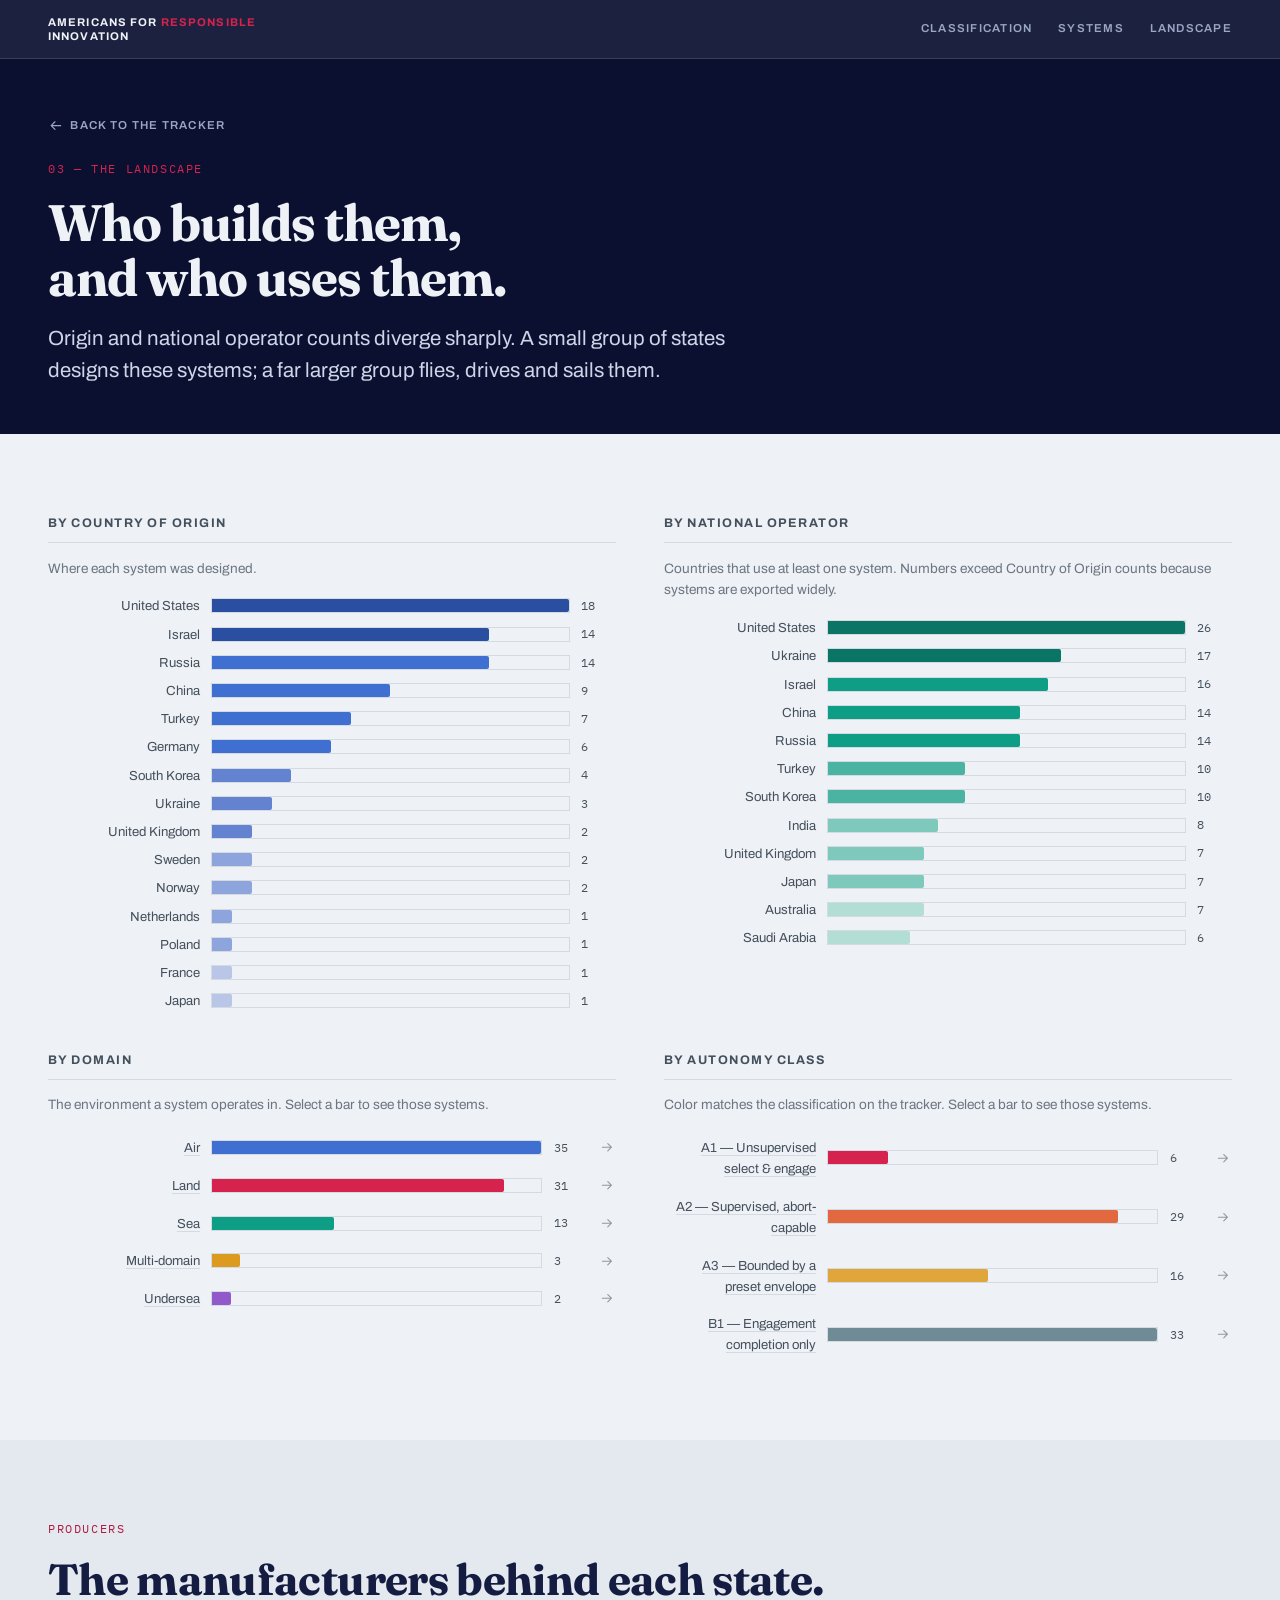
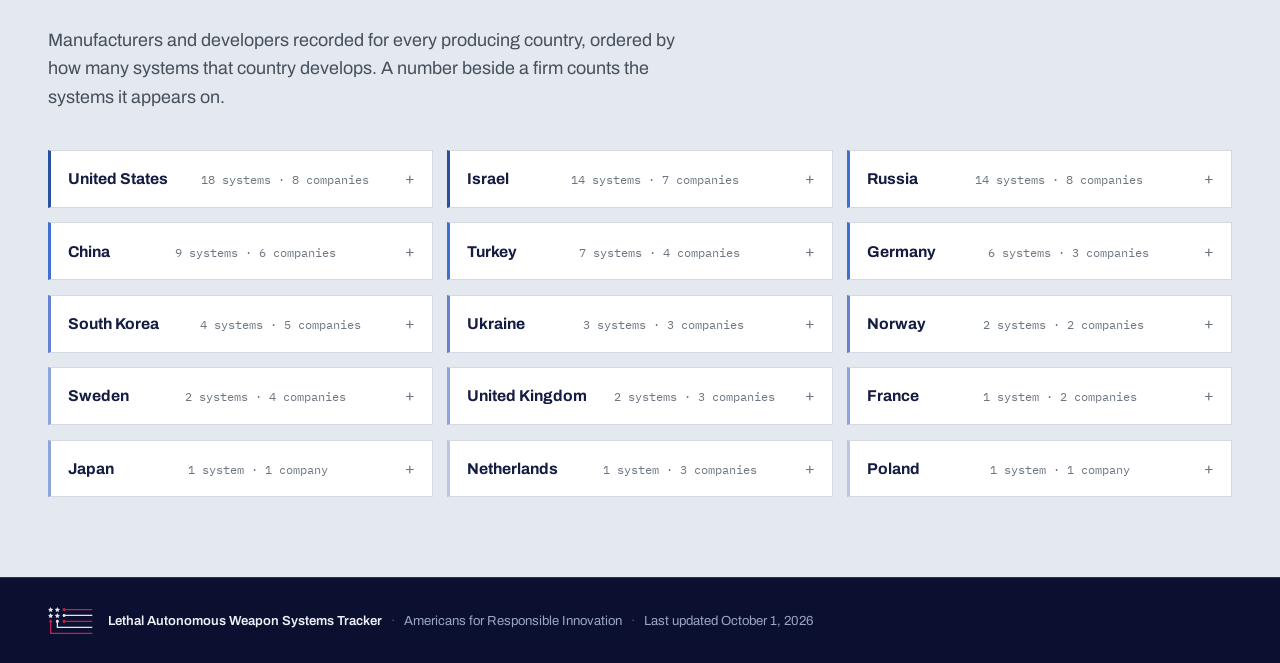
==== commit 727abe8e: "New homepage and section titles, "national operators", clickable class cards - Homepage title: The A" ====
--- a/landscape.html
+++ b/landscape.html
@@ -4,22 +4,22 @@
 <meta charset="utf-8">
 <meta name="viewport" content="width=device-width, initial-scale=1">
 <title>The Landscape — Lethal Autonomous Weapon Systems Tracker</title>
-<meta name="description" content="Deployed lethal autonomous weapon systems broken down by country of origin, operator, domain and autonomy class, with the manufacturers behind each producing state.">
+<meta name="description" content="Deployed lethal autonomous weapon systems broken down by country of origin, national operator, domain and autonomy class, with the manufacturers behind each producing state.">
 <!-- Social share: the card is rendered from tools/social-card.html by tools/build_social.js -->
 <meta property="og:type" content="website">
 <meta property="og:site_name" content="Lethal Autonomous Weapon Systems Tracker">
 <meta property="og:title" content="The Landscape — Lethal Autonomous Weapon Systems Tracker">
-<meta property="og:description" content="Deployed lethal autonomous weapon systems broken down by country of origin, operator, domain and autonomy class, with the manufacturers behind each producing state.">
+<meta property="og:description" content="Deployed lethal autonomous weapon systems broken down by country of origin, national operator, domain and autonomy class, with the manufacturers behind each producing state.">
 <meta property="og:url" content="https://qar1us.github.io/LAWS-microsite/landscape.html">
 <meta property="og:image" content="https://qar1us.github.io/LAWS-microsite/img/social-card.png">
 <meta property="og:image:width" content="1200">
 <meta property="og:image:height" content="630">
-<meta property="og:image:alt" content="The Machines Are Already Choosing Targets — Lethal Autonomous Weapon Systems Tracker, Americans for Responsible Innovation">
+<meta property="og:image:alt" content="The Autonomous Weapons Landscape — Lethal Autonomous Weapon Systems Tracker, Americans for Responsible Innovation">
 <meta name="twitter:card" content="summary_large_image">
 <link rel="preconnect" href="https://fonts.googleapis.com">
 <link rel="preconnect" href="https://fonts.gstatic.com" crossorigin>
 <link href="https://fonts.googleapis.com/css2?family=Fraunces:opsz,wght@9..144,600;9..144,700&family=Archivo:wght@400;500;600;700&family=IBM+Plex+Mono:wght@400;500&display=swap" rel="stylesheet">
-<link rel="stylesheet" href="styles.css?v=202610051200">
+<link rel="stylesheet" href="styles.css?v=202610081835">
 </head>
 <body>
 
@@ -54,7 +54,7 @@
     <p class="kicker">03 — The landscape</p>
     <h1>Who builds them,<br>and who uses them.</h1>
     <p class="standfirst">
-      Origin and operator counts diverge sharply. A small group of states designs these
+      Origin and national operator counts diverge sharply. A small group of states designs these
       systems; a far larger group flies, drives and sails them.
     </p>
   </div>
@@ -69,7 +69,7 @@
         <div class="bars" id="bars-origin"></div>
       </div>
       <div>
-        <h3 class="h-sub">By operator</h3>
+        <h3 class="h-sub">By national operator</h3>
         <p class="sub-note">Countries that use at least one system. Numbers exceed Country of
           Origin counts because systems are exported widely.</p>
         <div class="bars" id="bars-operator"></div>
@@ -113,6 +113,6 @@
   </div>
 </footer>
 
-<script src="script.js?v=202610051200"></script>
+<script src="script.js?v=202610081835"></script>
 </body>
 </html>
--- a/styles.css
+++ b/styles.css
@@ -177,14 +177,33 @@
 /* ---------- tier cards ---------- */
 .tiers { display: grid; grid-template-columns: repeat(4, 1fr); gap: 1rem; }
 .tier {
+  display: flex; flex-direction: column;
   background: #fff; border: 1px solid var(--rule); border-top: 4px solid var(--tc);
   padding: 1.3rem 1.2rem 1.4rem;
-}
+  color: inherit; text-decoration: none;
+  transition: border-color 0.15s ease, box-shadow 0.15s ease, transform 0.15s ease;
+}
+/* Cards link to the tracker filtered by class: they lift on hover/focus and the
+   footer line turns the class color, so they read as controls. */
+.tier:hover, .tier:focus-visible {
+  border-color: var(--tc); box-shadow: 0 6px 18px rgba(21, 28, 66, 0.10); transform: translateY(-2px);
+}
+.tier:focus-visible { outline: 2px solid var(--tc); outline-offset: 2px; }
+.tier-go {
+  margin-top: auto; padding-top: 1rem;
+  display: inline-flex; align-items: center; gap: 0.35rem;
+  font-size: 0.8rem; font-weight: 600; color: var(--ink-2);
+}
+.tier-go .ico { width: 0.9rem; height: 0.9rem; transition: transform 0.15s ease; }
+.tier:hover .tier-go, .tier:focus-visible .tier-go { color: var(--ink); }
+.tier:hover .tier-go .ico, .tier:focus-visible .tier-go .ico { transform: translateX(3px); color: var(--tc); }
+@media (prefers-reduced-motion: reduce) { .tier, .tier-go .ico { transition: none; } .tier:hover { transform: none; } }
+.tier-head { display: flex; justify-content: space-between; align-items: flex-start; }
 .tier-code {
   font-family: var(--mono); font-size: 1.5rem; font-weight: 500; color: var(--tc); line-height: 1;
 }
 .tier-n {
-  float: right; font-family: var(--display); font-size: 1.9rem; font-weight: 700;
+  font-family: var(--display); font-size: 1.9rem; font-weight: 700;
   line-height: 1; color: var(--ink); font-variant-numeric: tabular-nums;
 }
 .tier-name {
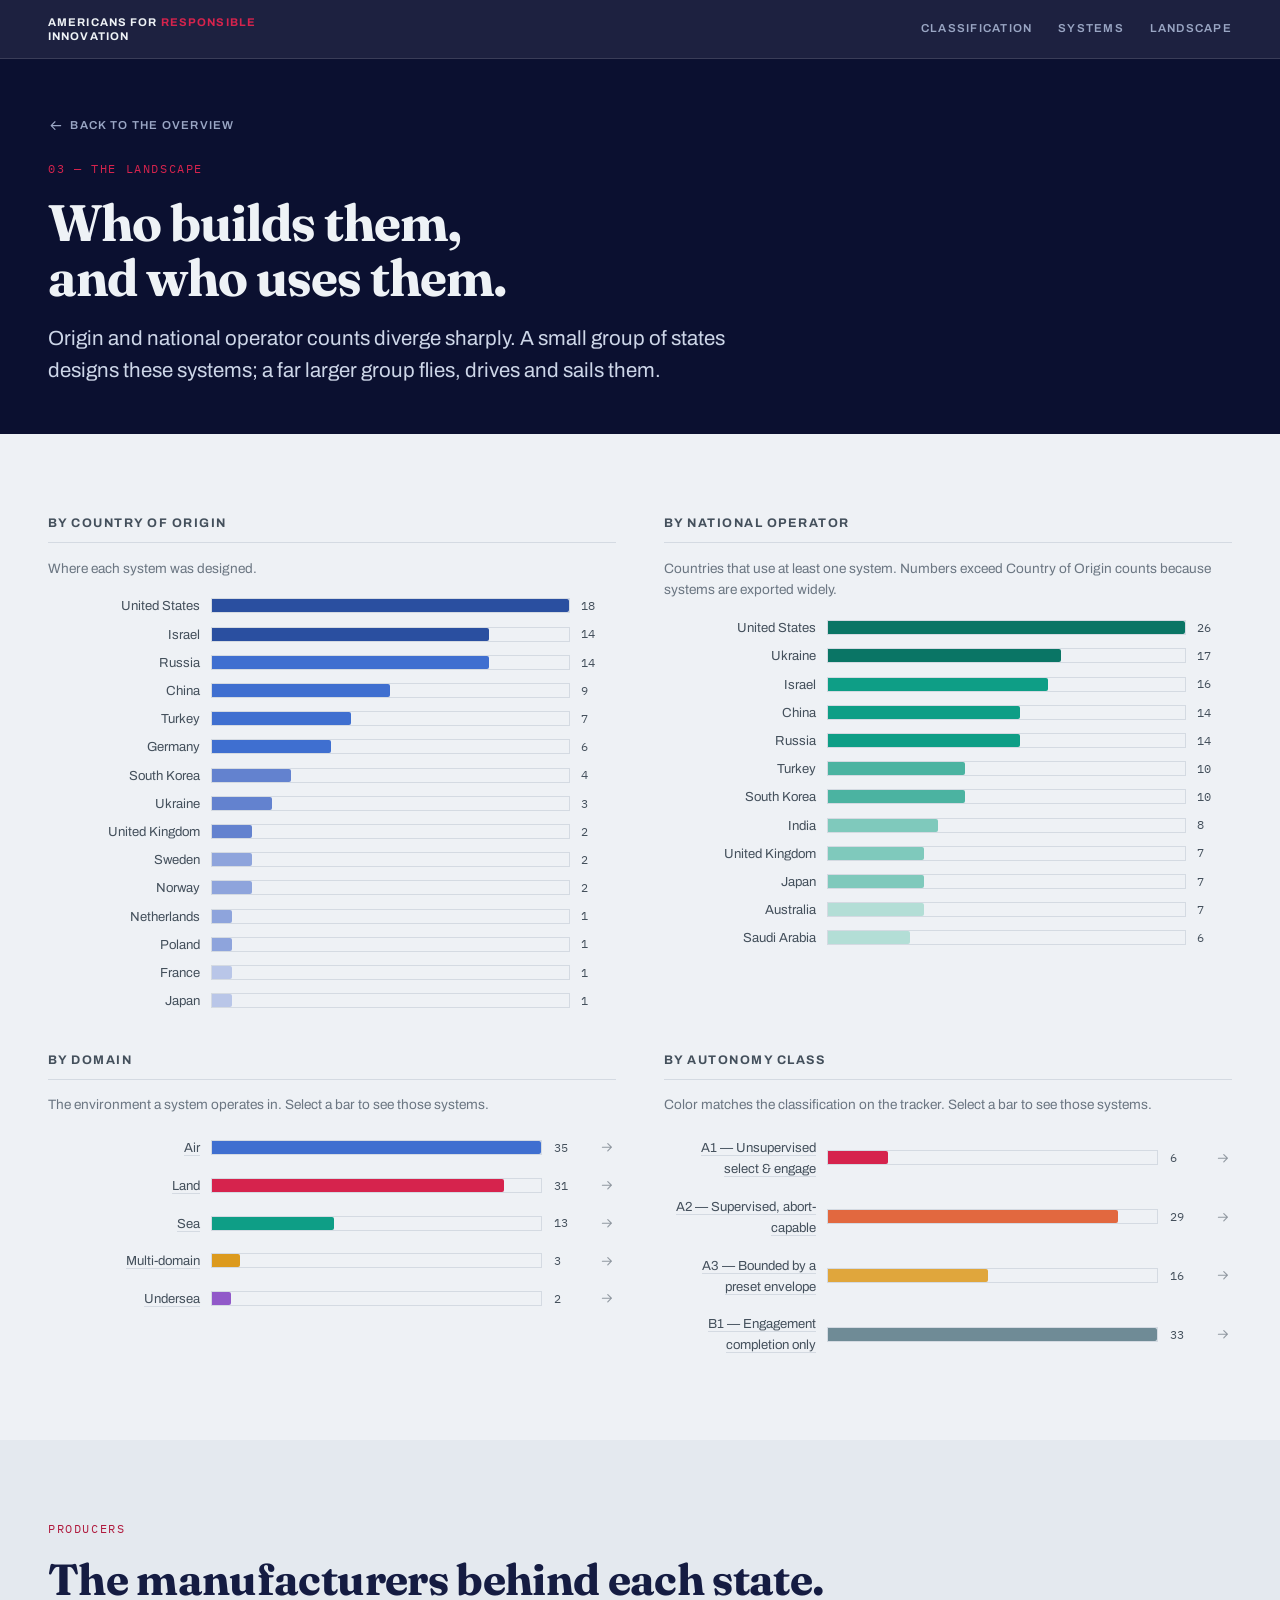
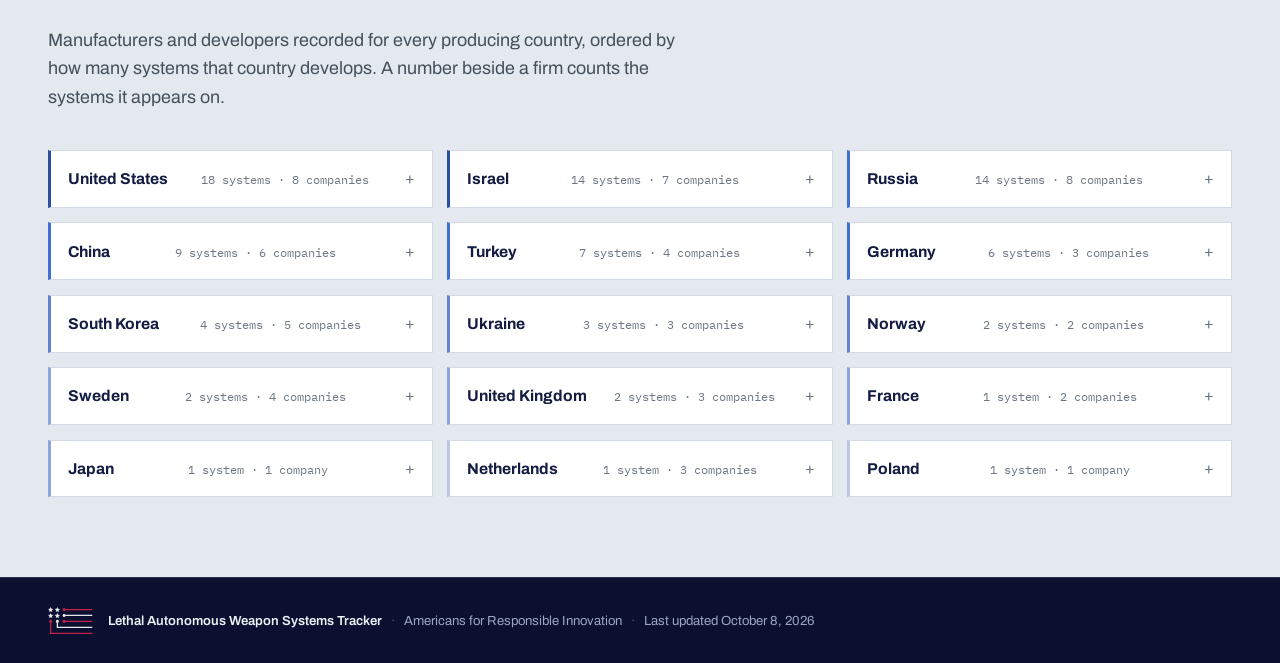
==== commit de1bc0b1: "Proofreading pass: fix cut-off source names, consistent back link, date - Five source names were cut" ====
--- a/landscape.html
+++ b/landscape.html
@@ -19,7 +19,7 @@
 <link rel="preconnect" href="https://fonts.googleapis.com">
 <link rel="preconnect" href="https://fonts.gstatic.com" crossorigin>
 <link href="https://fonts.googleapis.com/css2?family=Fraunces:opsz,wght@9..144,600;9..144,700&family=Archivo:wght@400;500;600;700&family=IBM+Plex+Mono:wght@400;500&display=swap" rel="stylesheet">
-<link rel="stylesheet" href="styles.css?v=202610081835">
+<link rel="stylesheet" href="styles.css?v=202610081845">
 </head>
 <body>
 
@@ -49,7 +49,7 @@
 <section class="page-head">
   <div class="container">
     <a class="back-link" href="index.html">
-      <svg class="ico" aria-hidden="true"><use href="#i-arrow"/></svg> Back to the tracker
+      <svg class="ico" aria-hidden="true"><use href="#i-arrow"/></svg> Back to the overview
     </a>
     <p class="kicker">03 — The landscape</p>
     <h1>Who builds them,<br>and who uses them.</h1>
@@ -108,11 +108,11 @@
       <img src="img/ari-mark.svg" alt="" width="46" height="27">
     </a>
     <p class="foot-line">
-      <strong>Lethal Autonomous Weapon Systems Tracker</strong><span class="sep" aria-hidden="true">·</span><span class="org-name">Americans for Responsible Innovation</span><span class="sep" aria-hidden="true">·</span>Last updated <time class="updated" datetime="2026-10-01">October 1, 2026</time>
+      <strong>Lethal Autonomous Weapon Systems Tracker</strong><span class="sep" aria-hidden="true">·</span><span class="org-name">Americans for Responsible Innovation</span><span class="sep" aria-hidden="true">·</span>Last updated <time class="updated" datetime="2026-10-08">October 8, 2026</time>
     </p>
   </div>
 </footer>
 
-<script src="script.js?v=202610081835"></script>
+<script src="script.js?v=202610081845"></script>
 </body>
 </html>
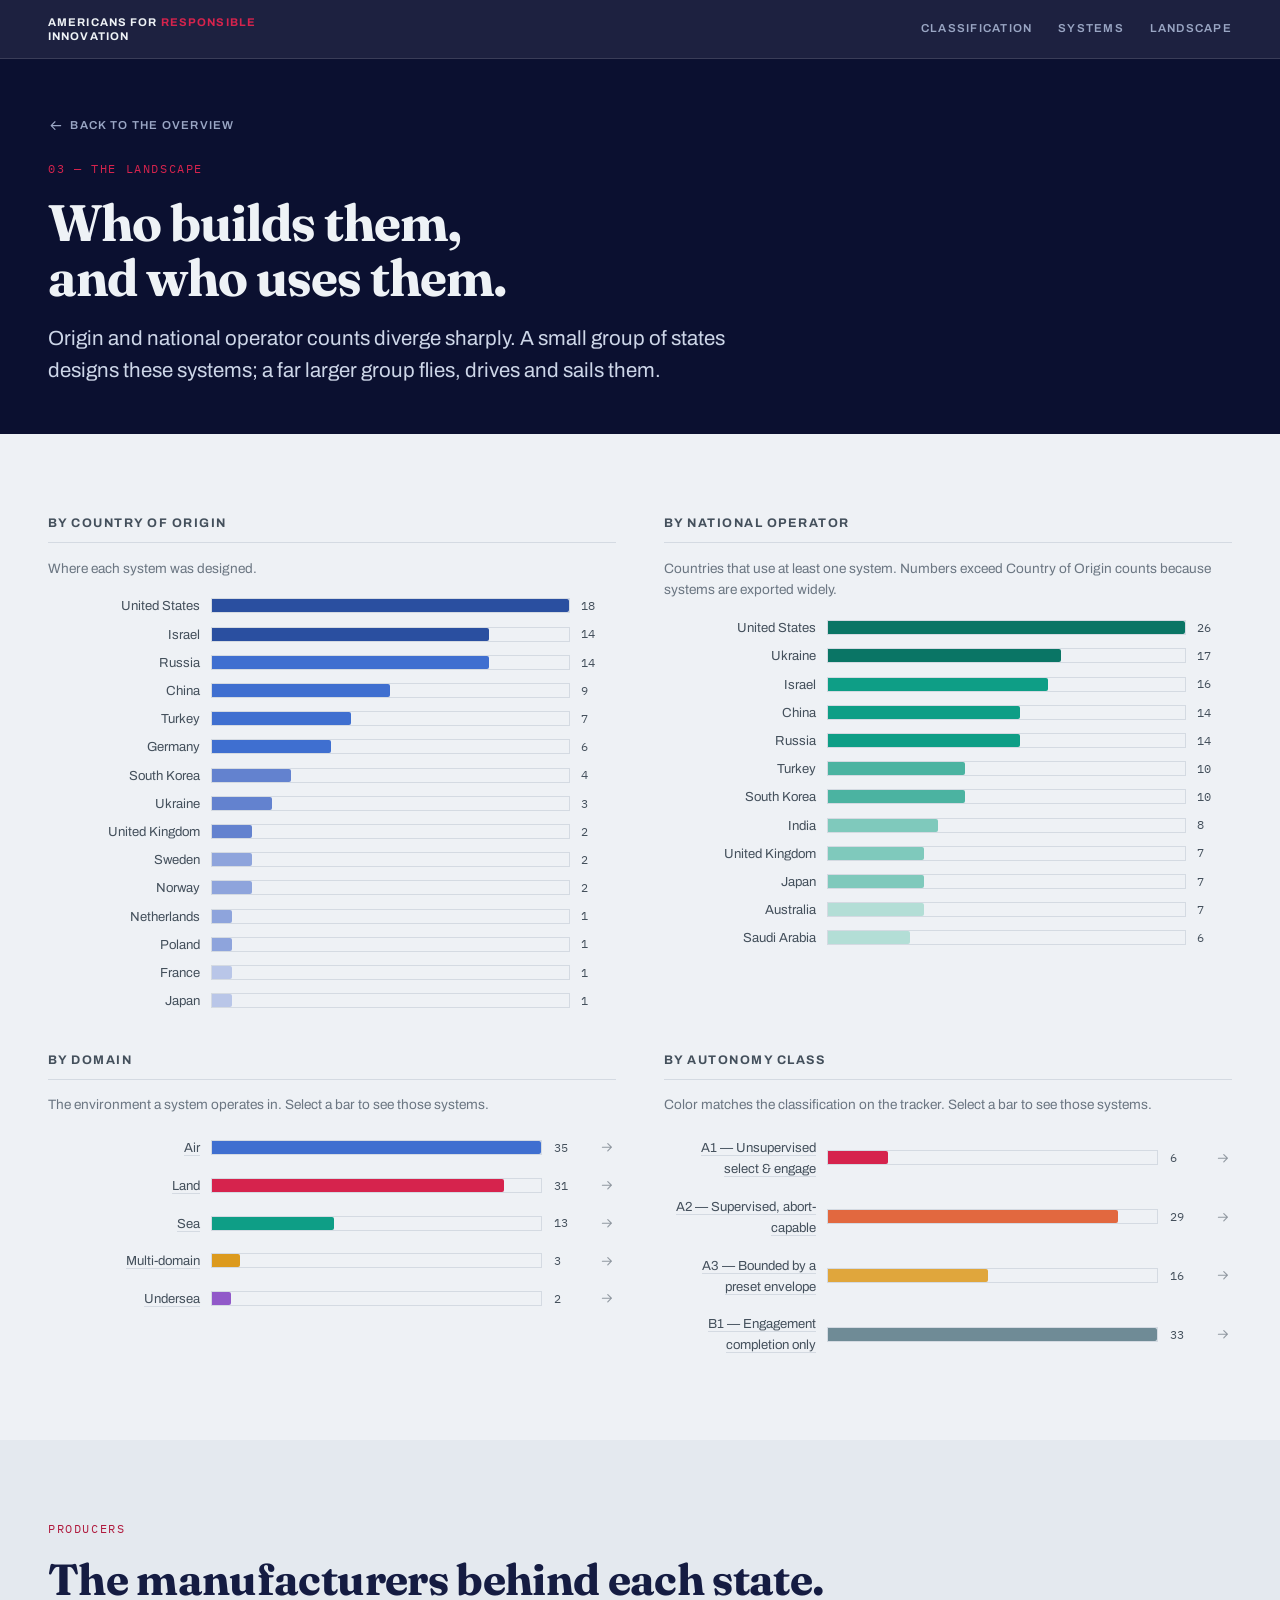
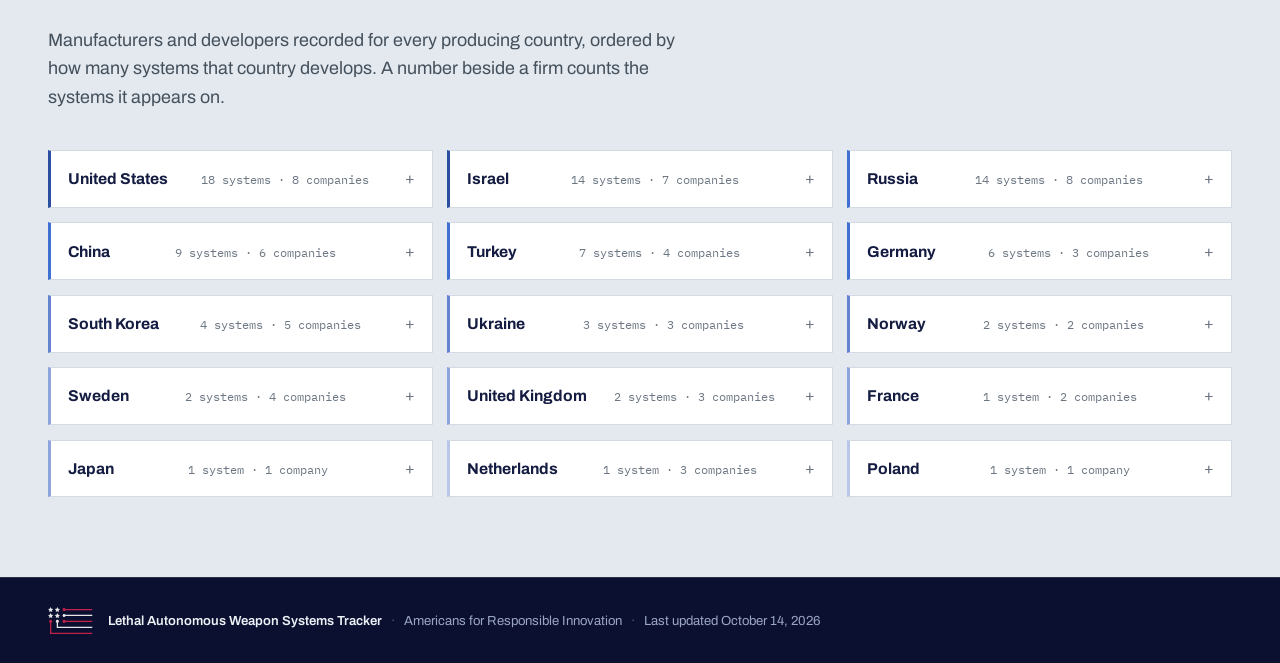
==== commit b3b5538c: "Last updated: October 14, 2026 Co-Authored-By: Claude Opus 5.5 <noreply@anthropic.com> Claude-Sessio" ====
--- a/landscape.html
+++ b/landscape.html
@@ -19,7 +19,7 @@
 <link rel="preconnect" href="https://fonts.googleapis.com">
 <link rel="preconnect" href="https://fonts.gstatic.com" crossorigin>
 <link href="https://fonts.googleapis.com/css2?family=Fraunces:opsz,wght@9..144,600;9..144,700&family=Archivo:wght@400;500;600;700&family=IBM+Plex+Mono:wght@400;500&display=swap" rel="stylesheet">
-<link rel="stylesheet" href="styles.css?v=202610081845">
+<link rel="stylesheet" href="styles.css?v=202610132041">
 </head>
 <body>
 
@@ -108,11 +108,11 @@
       <img src="img/ari-mark.svg" alt="" width="46" height="27">
     </a>
     <p class="foot-line">
-      <strong>Lethal Autonomous Weapon Systems Tracker</strong><span class="sep" aria-hidden="true">·</span><span class="org-name">Americans for Responsible Innovation</span><span class="sep" aria-hidden="true">·</span>Last updated <time class="updated" datetime="2026-10-08">October 8, 2026</time>
+      <strong>Lethal Autonomous Weapon Systems Tracker</strong><span class="sep" aria-hidden="true">·</span><span class="org-name">Americans for Responsible Innovation</span><span class="sep" aria-hidden="true">·</span>Last updated <time class="updated" datetime="2026-10-14">October 14, 2026</time>
     </p>
   </div>
 </footer>
 
-<script src="script.js?v=202610081845"></script>
+<script src="script.js?v=202610132041"></script>
 </body>
 </html>
--- a/styles.css
+++ b/styles.css
@@ -132,7 +132,7 @@
 .standfirst strong { color: #fff; font-weight: 700; }
 
 .statbar {
-  display: grid; grid-template-columns: repeat(3, 1fr); gap: 1px;
+  display: grid; grid-template-columns: repeat(2, 1fr); gap: 1px;
   margin-top: 3.2rem; background: var(--dark-rule);
   border: 1px solid var(--dark-rule);
 }
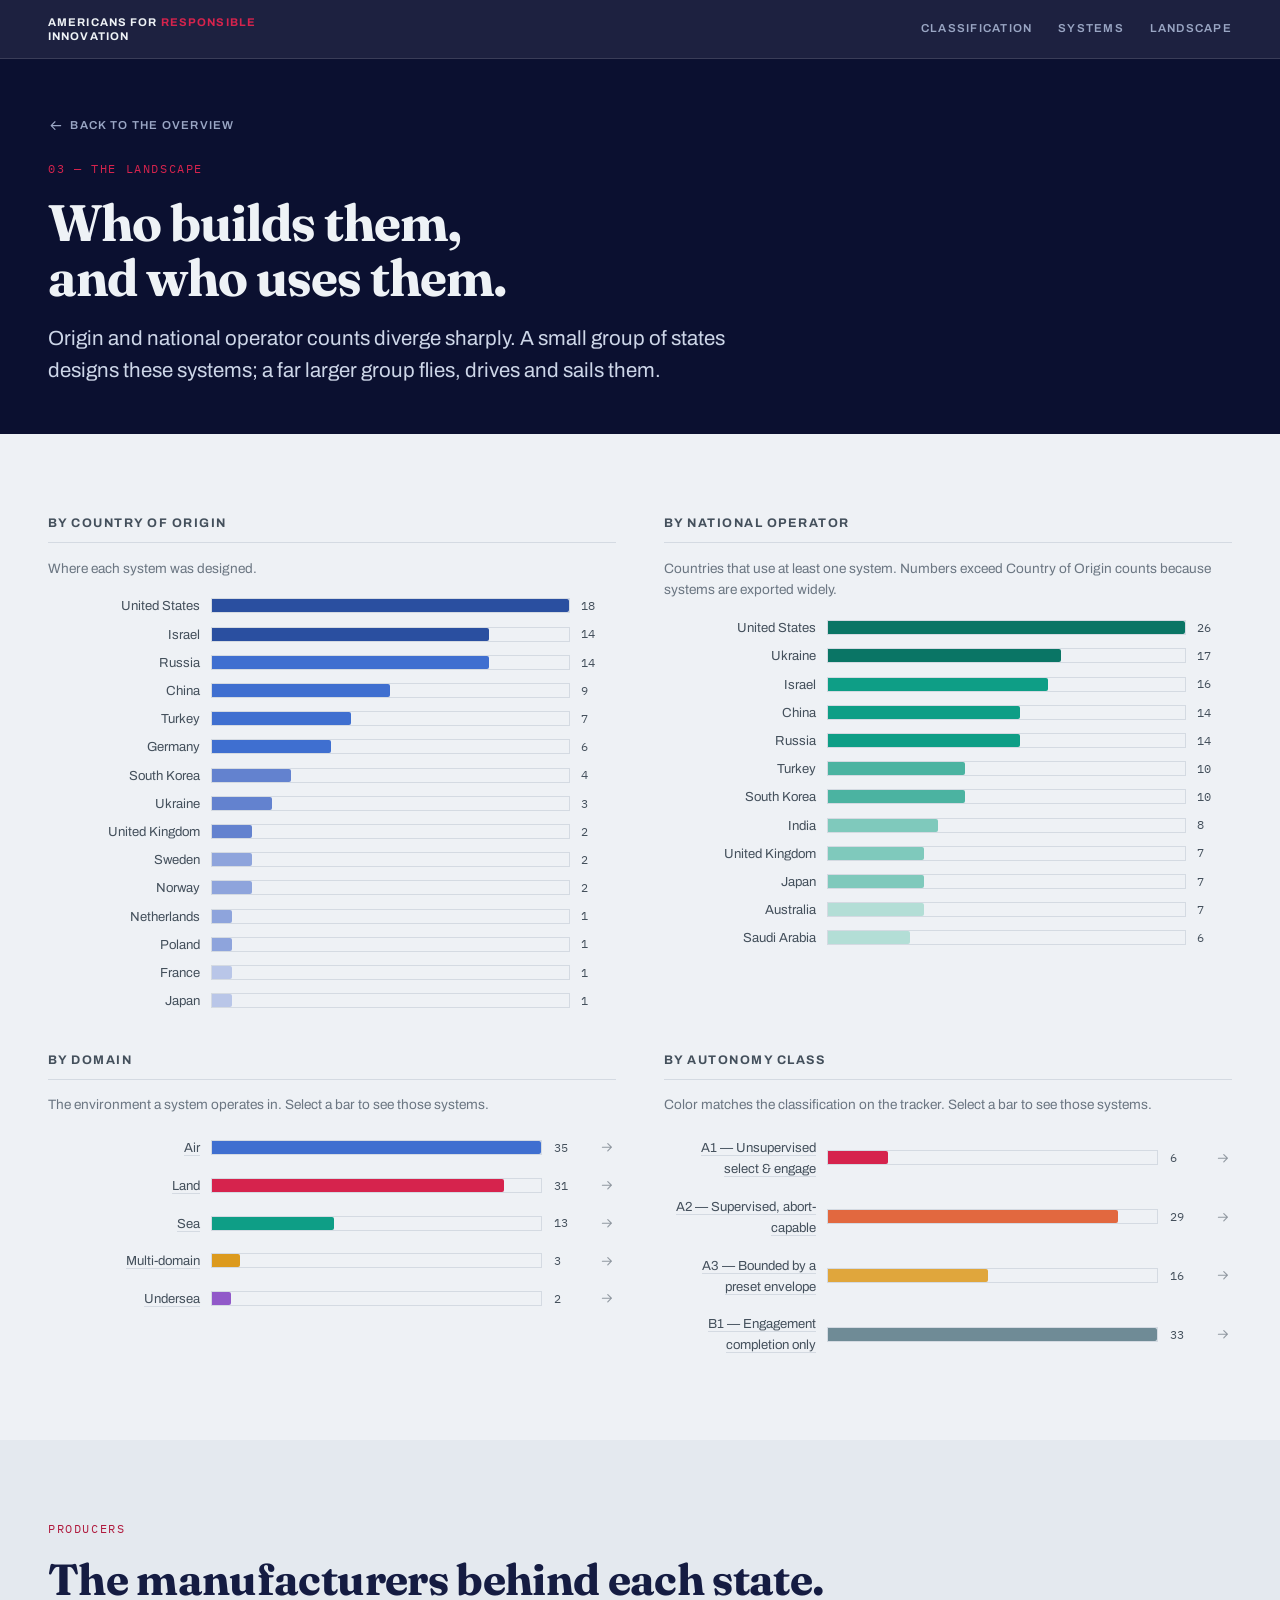
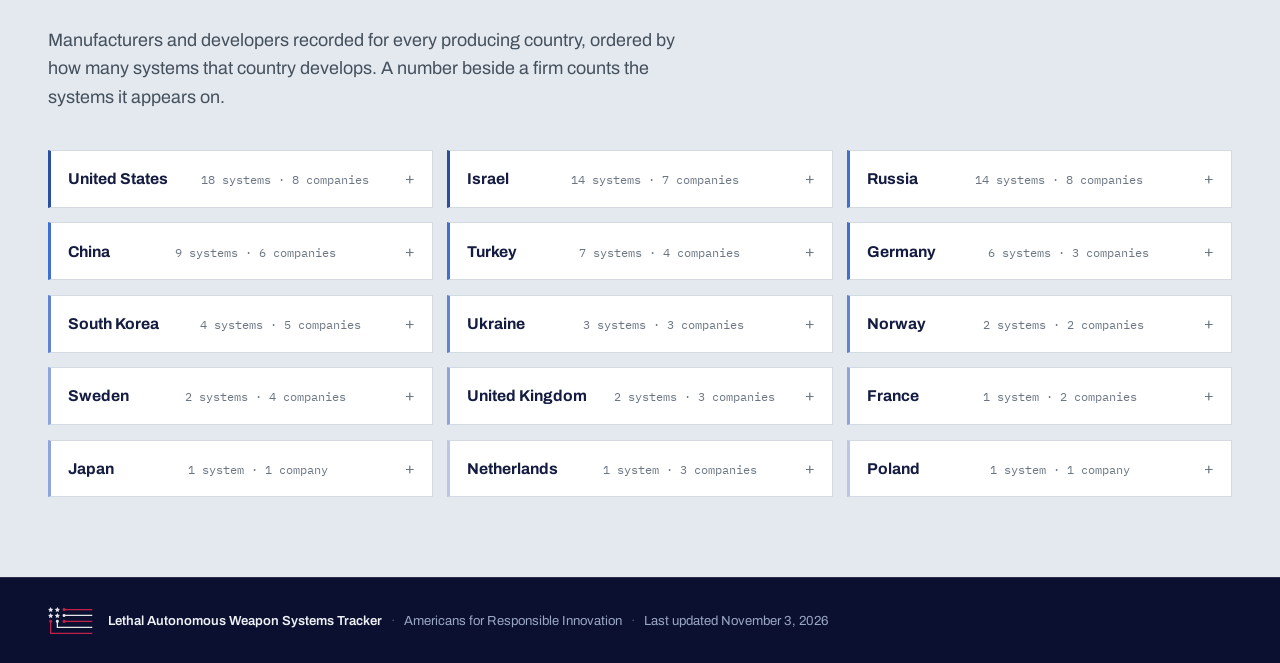
==== commit 97c12d3d: "Wording: "Unique systems fielded", "systems fielded or tested"; share tags to Netlify - Hero stat la" ====
--- a/landscape.html
+++ b/landscape.html
@@ -10,8 +10,8 @@
 <meta property="og:site_name" content="Lethal Autonomous Weapon Systems Tracker">
 <meta property="og:title" content="The Landscape — Lethal Autonomous Weapon Systems Tracker">
 <meta property="og:description" content="Deployed lethal autonomous weapon systems broken down by country of origin, national operator, domain and autonomy class, with the manufacturers behind each producing state.">
-<meta property="og:url" content="https://qar1us.github.io/LAWS-microsite/landscape.html">
-<meta property="og:image" content="https://qar1us.github.io/LAWS-microsite/img/social-card.png">
+<meta property="og:url" content="https://ai-weapons-watch.netlify.app/landscape.html">
+<meta property="og:image" content="https://ai-weapons-watch.netlify.app/img/social-card.png">
 <meta property="og:image:width" content="1200">
 <meta property="og:image:height" content="630">
 <meta property="og:image:alt" content="The Autonomous Weapons Landscape — Lethal Autonomous Weapon Systems Tracker, Americans for Responsible Innovation">
@@ -19,7 +19,7 @@
 <link rel="preconnect" href="https://fonts.googleapis.com">
 <link rel="preconnect" href="https://fonts.gstatic.com" crossorigin>
 <link href="https://fonts.googleapis.com/css2?family=Fraunces:opsz,wght@9..144,600;9..144,700&family=Archivo:wght@400;500;600;700&family=IBM+Plex+Mono:wght@400;500&display=swap" rel="stylesheet">
-<link rel="stylesheet" href="styles.css?v=202610132041">
+<link rel="stylesheet" href="styles.css?v=202611032102">
 </head>
 <body>
 
@@ -108,11 +108,11 @@
       <img src="img/ari-mark.svg" alt="" width="46" height="27">
     </a>
     <p class="foot-line">
-      <strong>Lethal Autonomous Weapon Systems Tracker</strong><span class="sep" aria-hidden="true">·</span><span class="org-name">Americans for Responsible Innovation</span><span class="sep" aria-hidden="true">·</span>Last updated <time class="updated" datetime="2026-10-14">October 14, 2026</time>
+      <strong>Lethal Autonomous Weapon Systems Tracker</strong><span class="sep" aria-hidden="true">·</span><span class="org-name">Americans for Responsible Innovation</span><span class="sep" aria-hidden="true">·</span>Last updated <time class="updated" datetime="2026-11-03">November 3, 2026</time>
     </p>
   </div>
 </footer>
 
-<script src="script.js?v=202610132041"></script>
+<script src="script.js?v=202611032102"></script>
 </body>
 </html>
--- a/styles.css
+++ b/styles.css
@@ -804,10 +804,6 @@
 /* A — map and region timeline */
 .rg { display: grid; grid-template-columns: minmax(0, 1.55fr) minmax(0, 1fr); gap: 2.4rem; align-items: start; }
 .rg-map canvas { display: block; width: 100%; }
-.rg-kicker {
-  font-family: var(--mono); font-size: 0.68rem; letter-spacing: 0.14em;
-  text-transform: uppercase; color: var(--signal);
-}
 .rg-name {
   font-family: var(--display); font-size: clamp(1.7rem, 3vw, 2.4rem); line-height: 1.1; margin: 0.2rem 0 0.6rem;
   white-space: nowrap; overflow: hidden; text-overflow: ellipsis;
